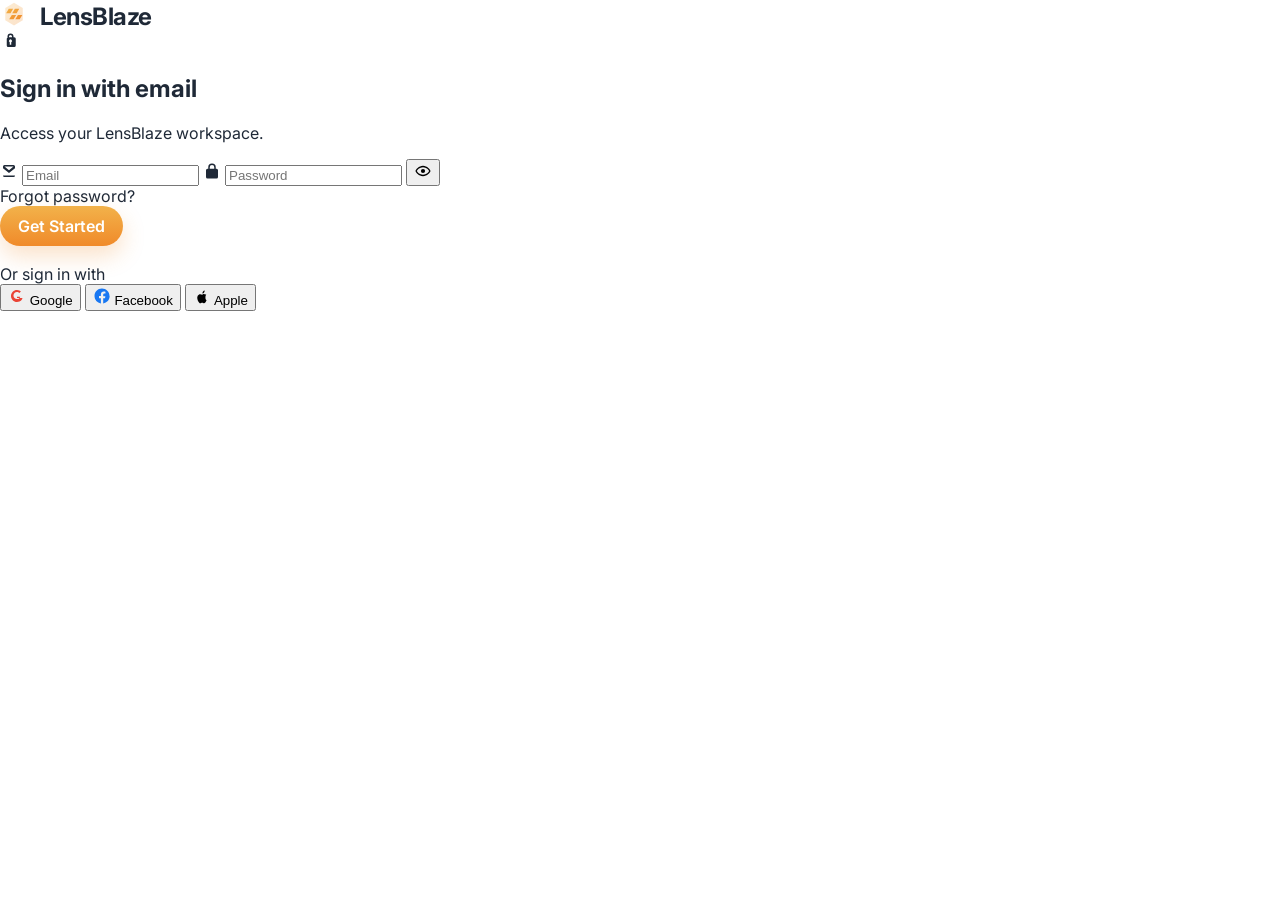
==== login.html @ 777c88f7 "feat: add bio link page feature and improve value proposition - Introduce new "Bio link page" sectio" ====
<!doctype html>
<html lang="en">
  <head>
    <meta charset="utf-8" />
    <meta name="viewport" content="width=device-width, initial-scale=1" />
    <title>LensBlaze - Log in</title>
    <link rel="preconnect" href="https://fonts.googleapis.com" />
    <link rel="preconnect" href="https://fonts.gstatic.com" crossorigin />
    <link
      href="https://fonts.googleapis.com/css2?family=Inter:wght@400;500;600;700&display=swap"
      rel="stylesheet"
    />
    <link rel="stylesheet" href="./styles.css" />
  </head>
  <body class="auth-body">
    <main class="auth-shell" role="main">
      <a class="brand auth-brand" href="./index.html" aria-label="LensBlaze home">
        <span class="brand__mark" aria-hidden="true">
          <svg viewBox="0 0 64 64" width="28" height="28">
            <defs>
              <linearGradient id="g2" x1="0" x2="1" y1="0" y2="1">
                <stop offset="0" stop-color="#f2b24a" />
                <stop offset="1" stop-color="#f08a2a" />
              </linearGradient>
            </defs>
            <path fill="url(#g2)" d="M32 6 52 18v28L32 58 12 46V18z" opacity="0.25" />
            <path
              fill="url(#g2)"
              d="M20 20h10l-6 10h-10zm14 0h10l-6 10h-10zm-7 14h10l-6 10H21zm14 0h10l-6 10H35z"
            />
          </svg>
        </span>
        <span class="brand__name">LensBlaze</span>
      </a>

      <section class="auth-card" aria-label="Login">
        <div class="auth-card__icon" aria-hidden="true">
          <svg viewBox="0 0 24 24" width="18" height="18">
            <path
              fill="currentColor"
              d="M10 7V6a4 4 0 0 1 8 0v1h1a2 2 0 0 1 2 2v9a2 2 0 0 1-2 2H11a2 2 0 0 1-2-2V9a2 2 0 0 1 2-2h-1zm2 0h4V6a2 2 0 0 0-4 0v1zm1 6.7V17h2v-3.3a2 2 0 1 0-2 0z"
            />
          </svg>
        </div>

        <h1 class="auth-card__title">Sign in with email</h1>
        <p class="auth-card__subtitle">Access your LensBlaze workspace.</p>

        <form class="auth-form" id="form-login-page">
          <label class="auth-field">
            <span class="sr-only">Email</span>
            <span class="auth-field__icon" aria-hidden="true">
              <svg viewBox="0 0 24 24" width="18" height="18">
                <path
                  fill="currentColor"
                  d="M4 6a2 2 0 0 1 2-2h12a2 2 0 0 1 2 2v12a2 2 0 0 1-2 2H6a2 2 0 0 1-2-2V6zm2 0 6 5 6-5H6zm14 2.2-8 6.6L4 8.2V18h16V8.2z"
                />
              </svg>
            </span>
            <input class="auth-field__input" name="email" type="email" placeholder="Email" autocomplete="email" required />
          </label>

          <label class="auth-field">
            <span class="sr-only">Password</span>
            <span class="auth-field__icon" aria-hidden="true">
              <svg viewBox="0 0 24 24" width="18" height="18">
                <path
                  fill="currentColor"
                  d="M12 2a5 5 0 0 1 5 5v2h1a2 2 0 0 1 2 2v9a2 2 0 0 1-2 2H6a2 2 0 0 1-2-2v-9a2 2 0 0 1 2-2h1V7a5 5 0 0 1 5-5zm3 7V7a3 3 0 0 0-6 0v2h6z"
                />
              </svg>
            </span>
            <input
              class="auth-field__input"
              id="login-password"
              name="password"
              type="password"
              placeholder="Password"
              autocomplete="current-password"
              required
            />
            <button class="auth-field__toggle" type="button" data-toggle-password="#login-password" aria-label="Show password">
              <svg viewBox="0 0 24 24" width="18" height="18" aria-hidden="true">
                <path
                  fill="currentColor"
                  d="M12 5c5.5 0 10 5.3 10 7s-4.5 7-10 7S2 13.7 2 12s4.5-7 10-7zm0 2c-4.5 0-8.2 4.1-8.2 5s3.7 5 8.2 5 8.2-4.1 8.2-5-3.7-5-8.2-5zm0 2.2a2.8 2.8 0 1 1 0 5.6 2.8 2.8 0 0 1 0-5.6z"
                />
              </svg>
            </button>
          </label>

          <div class="auth-row">
            <a class="auth-link" href="mailto:support@lensblaze.com">Forgot password?</a>
          </div>

          <button class="btn btn--primary auth-submit" type="submit">Get Started</button>
          <div class="form__status" aria-live="polite"></div>

          <div class="auth-divider" aria-hidden="true">
            <span class="auth-divider__line"></span>
            <span class="auth-divider__text">Or sign in with</span>
            <span class="auth-divider__line"></span>
          </div>

          <div class="auth-social" role="group" aria-label="Sign in options">
            <button class="auth-social__btn" type="button" data-provider="Google" aria-label="Continue with Google">
              <svg viewBox="0 0 24 24" width="18" height="18" aria-hidden="true">
                <path
                  fill="#EA4335"
                  d="M12 11.5v3.1h7.3c-.3 1.8-2.1 5.3-7.3 5.3-4.4 0-8-3.6-8-8s3.6-8 8-8c2.5 0 4.2 1.1 5.2 2l-2.1 2.1c-.6-.6-1.7-1.3-3.1-1.3-2.6 0-4.7 2.1-4.7 4.7s2.1 4.7 4.7 4.7c3 0 4.1-2.1 4.3-3.2H12z"
                />
                <path fill="#34A853" d="M3.6 7.7l2.6 1.9C6.9 8.2 8.3 7 10 7c1.4 0 2.5.7 3.1 1.3l2.1-2.1C14.2 5.2 12.5 4 10 4 7 4 4.5 5.6 3.6 7.7z" opacity=".001" />
              </svg>
              <span>Google</span>
            </button>
            <button class="auth-social__btn" type="button" data-provider="Facebook" aria-label="Continue with Facebook">
              <svg viewBox="0 0 24 24" width="18" height="18" aria-hidden="true">
                <path
                  fill="#1877F2"
                  d="M22 12.1C22 6.5 17.5 2 11.9 2S2 6.5 2 12.1c0 5 3.7 9.1 8.5 9.8v-6.9H8v-2.9h2.5V9.9c0-2.5 1.5-3.9 3.8-3.9 1.1 0 2.3.2 2.3.2v2.5h-1.3c-1.3 0-1.7.8-1.7 1.6v1.9h2.9l-.5 2.9h-2.4V22c4.9-.7 8.6-4.8 8.6-9.9z"
                />
              </svg>
              <span>Facebook</span>
            </button>
            <button class="auth-social__btn" type="button" data-provider="Apple" aria-label="Continue with Apple">
              <svg viewBox="0 0 24 24" width="18" height="18" aria-hidden="true">
                <path
                  fill="currentColor"
                  d="M16.6 13.2c0-1.8 1-2.7 1.1-2.8-1.1-.8-2.2-.9-2.7-.9-1.1-.1-2.2.7-2.8.7-.6 0-1.6-.7-2.6-.7-1.3 0-2.6.8-3.3 2-1.4 2.4-.3 6 1 8 .6 1 1.4 2.1 2.4 2.1 1 0 1.3-.6 2.5-.6 1.2 0 1.5.6 2.6.6 1.1 0 1.7-1 2.3-2 .7-1.1 1-2.2 1-2.2-.1 0-1.5-.6-1.5-2.4zM14.8 7.3c.5-.7.9-1.7.8-2.7-.8.1-1.7.6-2.2 1.3-.5.6-.9 1.6-.8 2.6.9.1 1.7-.4 2.2-1.2z"
                />
              </svg>
              <span>Apple</span>
            </button>
          </div>
        </form>
      </section>
    </main>

    <script src="./script.js"></script>
  </body>
</html>
---- styles.css ----
:root {
  --bg: #ffffff;
  --page-bg: #f6f6f6;
  --text: #1f2937;
  --muted: #6b7280;
  --line: rgba(17, 24, 39, 0.08);
  --card: #ffffff;
  --shadow: 0 16px 40px rgba(17, 24, 39, 0.12);
  --shadow-soft: 0 10px 30px rgba(17, 24, 39, 0.1);
  --accent: #f2b24a;
  --accent-2: #f08a2a;
  --pill-bg: #fdebd2;
}

*,
*::before,
*::after {
  box-sizing: border-box;
}

html,
body {
  height: 100%;
}

body {
  margin: 0;
  font-family: Inter, system-ui, -apple-system, Segoe UI, Roboto, Arial, sans-serif;
  color: var(--text);
  background: var(--bg);
}

a {
  color: inherit;
  text-decoration: none;
}

.sr-only {
  position: absolute;
  width: 1px;
  height: 1px;
  padding: 0;
  margin: -1px;
  overflow: hidden;
  clip: rect(0, 0, 0, 0);
  border: 0;
}

.topbar {
  position: sticky;
  top: 0;
  z-index: 50;
  background: var(--bg);
  border-bottom: 1px solid var(--line);
}

.topbar__inner {
  height: 72px;
  display: flex;
  align-items: center;
  justify-content: space-between;
  gap: 20px;
  padding: 0 28px;
}

.brand {
  display: flex;
  align-items: center;
  gap: 12px;
}

.brand__name {
  font-size: 24px;
  font-weight: 700;
  letter-spacing: -0.02em;
}

.nav {
  display: flex;
  align-items: center;
  gap: 20px;
  flex: 1;
  justify-content: center;
}

.nav__plain {
  font-weight: 500;
  color: #374151;
}

.nav__dropdown {
  position: relative;
}

.nav__trigger {
  border: 0;
  background: transparent;
  font: inherit;
  font-weight: 500;
  color: #374151;
  cursor: pointer;
  padding: 10px 6px;
  border-radius: 10px;
}

.nav__trigger.is-active {
  color: #111827;
}

.nav__chev {
  font-size: 12px;
  color: #9ca3af;
  margin-left: 2px;
}

.nav__menu {
  display: none;
  position: absolute;
  top: calc(100% + 8px);
  left: 0;
  min-width: 200px;
  background: var(--bg);
  border: 1px solid var(--line);
  border-radius: 14px;
  padding: 10px;
  box-shadow: var(--shadow-soft);
}

.nav__dropdown.is-open .nav__menu {
  display: block;
}

.nav__link {
  display: block;
  padding: 10px 10px;
  border-radius: 10px;
  font-weight: 500;
  color: #374151;
}

.nav__link:hover {
  background: rgba(242, 178, 74, 0.14);
}

.topbar__actions {
  display: flex;
  align-items: center;
  gap: 16px;
}

.topbar__login {
  color: #374151;
  font-weight: 500;
}

.btn {
  display: inline-flex;
  align-items: center;
  justify-content: center;
  gap: 10px;
  border: 0;
  cursor: pointer;
  font: inherit;
  font-weight: 600;
  border-radius: 999px;
  padding: 12px 18px;
  line-height: 1;
  white-space: nowrap;
}

.btn--primary {
  color: #fff;
  background: linear-gradient(180deg, var(--accent), var(--accent-2));
  box-shadow: 0 10px 22px rgba(240, 138, 42, 0.25);
}

.btn--secondary {
  color: #111827;
  background: #fff;
  border: 1px solid var(--line);
  box-shadow: 0 10px 22px rgba(17, 24, 39, 0.06);
}

.btn--search {
  width: 160px;
  padding: 14px 18px;
  color: #fff;
  background: linear-gradient(180deg, var(--accent), var(--accent-2));
}

.btn--ghost {
  margin-top: 18px;
  color: #111827;
  background: linear-gradient(180deg, var(--accent), var(--accent-2));
  padding: 14px 22px;
  box-shadow: 0 10px 22px rgba(240, 138, 42, 0.22);
}

.page {
  background: var(--page-bg);
  min-height: calc(100vh - 72px);
  display: block;
  padding: 48px 28px 96px;
  position: relative;
}

.sidebar {
  display: grid;
  grid-template-columns: 44px 1fr;
  gap: 20px;
  align-items: start;
}

.social {
  position: sticky;
  top: 108px;
  display: grid;
  gap: 14px;
}

.social__btn {
  width: 44px;
  height: 44px;
  display: grid;
  place-items: center;
  border: 1px solid var(--line);
  background: #fff;
  border-radius: 10px;
  color: #3b82f6;
}

.social__btn:nth-child(2) {
  color: #0ea5e9;
}

.social__btn:nth-child(3) {
  color: #0f172a;
}

.social__btn:nth-child(4) {
  color: #22c55e;
}

.filters {
  background: transparent;
}

.filters__group {
  background: transparent;
  margin-bottom: 26px;
}

.filters__title {
  display: flex;
  align-items: center;
  gap: 10px;
  font-weight: 700;
  color: #111827;
  margin-bottom: 10px;
}

.filters__icon {
  width: 18px;
  height: 18px;
  display: inline-flex;
  align-items: center;
  justify-content: center;
  color: #a16207;
}

.filters__item {
  padding: 10px 10px;
  border-radius: 12px;
  color: #374151;
  font-weight: 500;
}

.filters__item.is-active {
  color: #d97706;
}

.content {
  max-width: 1120px;
  margin: 0 auto;
  width: 100%;
  display: flex;
  flex-direction: column;
  gap: 28px;
}

.hero {
  background: #fff;
  border: 1px solid var(--line);
  border-radius: 28px;
  box-shadow: var(--shadow-soft);
  overflow: hidden;
}

.hero__inner {
  display: grid;
  grid-template-columns: 1.1fr 0.9fr;
  gap: 28px;
  padding: 34px;
  align-items: center;
}

.hero__eyebrow {
  font-weight: 700;
  color: #b45309;
  letter-spacing: 0.02em;
  text-transform: uppercase;
  font-size: 12px;
}

.hero__title {
  margin: 12px 0 10px;
  font-size: 42px;
  line-height: 1.05;
  letter-spacing: -0.04em;
}

.hero__lead {
  margin: 0;
  font-size: 16px;
  line-height: 1.6;
  color: var(--muted);
  max-width: 52ch;
}

.hero__lead--secondary {
  margin-top: 10px;
}

.hero__actions {
  display: flex;
  gap: 12px;
  flex-wrap: wrap;
  margin-top: 18px;
}

.hero__fineprint {
  margin-top: 12px;
  color: #6b7280;
  font-size: 13px;
}

.hero__visual {
  display: grid;
  gap: 14px;
}

.hero__mock {
  background: linear-gradient(180deg, rgba(242, 178, 74, 0.18), rgba(240, 138, 42, 0.08));
  border: 1px solid rgba(17, 24, 39, 0.08);
  border-radius: 22px;
  overflow: hidden;
  box-shadow: 0 18px 44px rgba(17, 24, 39, 0.1);
}

.hero__mock-top {
  display: flex;
  gap: 8px;
  padding: 12px 14px;
  background: rgba(255, 255, 255, 0.85);
  border-bottom: 1px solid rgba(17, 24, 39, 0.08);
}

.hero__dot {
  width: 10px;
  height: 10px;
  border-radius: 999px;
  background: rgba(17, 24, 39, 0.14);
}

.hero__mock-body {
  display: grid;
  grid-template-columns: repeat(2, 1fr);
  gap: 10px;
  padding: 14px;
}

.hero__thumb {
  border-radius: 16px;
  background-size: cover;
  background-position: center;
  height: 120px;
  box-shadow: 0 14px 30px rgba(17, 24, 39, 0.14);
}

.hero__thumb--one {
  background-image: url("https://images.unsplash.com/photo-1520975979653-cf4a7128a9d5?auto=format&fit=crop&w=900&q=80");
}

.hero__thumb--two {
  background-image: url("https://images.unsplash.com/photo-1520975682031-a9819d1258f4?auto=format&fit=crop&w=900&q=80");
}

.hero__thumb--three {
  background-image: url("https://images.unsplash.com/photo-1519741497674-611481863552?auto=format&fit=crop&w=900&q=80");
}

.hero__thumb--four {
  background-image: url("https://images.unsplash.com/photo-1529626455594-4ff0802cfb7e?auto=format&fit=crop&w=900&q=80");
}

.hero__stats {
  display: grid;
  grid-template-columns: repeat(3, minmax(0, 1fr));
  gap: 12px;
}

.stat {
  background: #fff;
  border: 1px solid var(--line);
  border-radius: 18px;
  padding: 14px 14px;
  box-shadow: 0 12px 28px rgba(17, 24, 39, 0.06);
}

.stat__value {
  font-weight: 800;
  letter-spacing: -0.02em;
  color: #111827;
}

.stat__label {
  color: #6b7280;
  font-size: 12px;
  margin-top: 4px;
}

.section {
  padding: 4px 0;
}

.section__header {
  text-align: center;
  margin-bottom: 18px;
}

.section__title {
  margin: 0;
  font-size: 28px;
  letter-spacing: -0.03em;
}

.section__subtitle {
  margin: 10px auto 0;
  max-width: 68ch;
  color: var(--muted);
  line-height: 1.7;
}

.bio {
  background: #fff;
  border: 1px solid var(--line);
  border-radius: 28px;
  box-shadow: var(--shadow-soft);
  padding: 30px;
}

.bio__grid {
  display: grid;
  grid-template-columns: 1.1fr 0.9fr;
  gap: 18px;
  align-items: start;
}

.bio__title {
  margin: 0;
  font-size: 24px;
  letter-spacing: -0.03em;
}

.bio__text {
  margin: 10px 0 0;
  color: var(--muted);
  line-height: 1.7;
}

.bio__actions {
  display: flex;
  gap: 12px;
  flex-wrap: wrap;
  margin-top: 16px;
}

.bio__card {
  background: rgba(255, 255, 255, 0.85);
  border: 1px solid var(--line);
  border-radius: 22px;
  padding: 18px;
  box-shadow: 0 16px 38px rgba(17, 24, 39, 0.06);
}

.bio__card-title {
  font-weight: 900;
  letter-spacing: -0.02em;
  margin-bottom: 10px;
}

.bio__note {
  margin-top: 12px;
  color: var(--muted);
  line-height: 1.6;
  font-size: 13px;
}

.bullets {
  margin: 0;
  padding: 0 0 0 18px;
  color: #374151;
  line-height: 1.8;
  font-weight: 500;
  font-size: 14px;
}

.bullets--compact {
  margin-top: 6px;
}

.bullets--compact li {
  margin: 2px 0;
}

.bullets--center {
  max-width: 72ch;
  margin: 0 auto;
}

.value-grid {
  display: grid;
  grid-template-columns: repeat(3, minmax(0, 1fr));
  gap: 16px;
  margin-top: 18px;
}

.value {
  background: #fff;
  border: 1px solid var(--line);
  border-radius: 22px;
  padding: 18px;
  box-shadow: 0 16px 38px rgba(17, 24, 39, 0.06);
  display: grid;
  gap: 8px;
}

.value__title {
  font-weight: 900;
  letter-spacing: -0.02em;
  font-size: 15px;
}

.value__text {
  color: var(--muted);
  line-height: 1.6;
  font-size: 14px;
}

.feature-grid {
  display: grid;
  grid-template-columns: repeat(4, minmax(0, 1fr));
  gap: 16px;
}

.feature {
  background: #fff;
  border: 1px solid var(--line);
  border-radius: 22px;
  padding: 18px 18px 16px;
  box-shadow: 0 16px 38px rgba(17, 24, 39, 0.08);
  display: flex;
  flex-direction: column;
  gap: 10px;
}

.feature__icon {
  width: 38px;
  height: 38px;
  border-radius: 14px;
  display: grid;
  place-items: center;
  color: #b45309;
  background: rgba(242, 178, 74, 0.18);
  border: 1px solid rgba(240, 138, 42, 0.18);
}

.feature__title {
  margin: 2px 0 0;
  font-size: 16px;
  letter-spacing: -0.02em;
}

.feature__text {
  margin: 0;
  color: var(--muted);
  line-height: 1.6;
  font-size: 14px;
}

.chips {
  display: flex;
  flex-wrap: wrap;
  gap: 8px;
  margin-top: auto;
}

.chip {
  font-size: 12px;
  font-weight: 600;
  padding: 8px 12px;
  border-radius: 999px;
  background: rgba(243, 244, 246, 1);
  color: #6b7280;
}

.section--contrast {
  background: rgba(255, 255, 255, 0.65);
  border: 1px solid var(--line);
  border-radius: 28px;
  padding: 28px;
  box-shadow: 0 18px 44px rgba(17, 24, 39, 0.08);
}

.quotes {
  display: grid;
  grid-template-columns: repeat(3, minmax(0, 1fr));
  gap: 16px;
  margin-top: 18px;
}

.quote {
  margin: 0;
  background: #fff;
  border: 1px solid var(--line);
  border-radius: 22px;
  padding: 18px 18px 16px;
  box-shadow: 0 16px 38px rgba(17, 24, 39, 0.06);
}

.quote__text {
  margin: 0;
  color: #111827;
  line-height: 1.7;
  font-weight: 500;
}

.quote__by {
  margin-top: 12px;
  color: #6b7280;
  font-size: 13px;
  font-weight: 600;
}

.cta {
  background: linear-gradient(180deg, rgba(242, 178, 74, 0.22), rgba(240, 138, 42, 0.12));
  border: 1px solid rgba(17, 24, 39, 0.08);
  border-radius: 28px;
  box-shadow: 0 18px 44px rgba(17, 24, 39, 0.08);
  padding: 30px;
}

.cta__inner {
  display: grid;
  gap: 12px;
  justify-items: center;
  text-align: center;
}

.cta__title {
  margin: 0;
  font-size: 26px;
  letter-spacing: -0.03em;
}

.cta__text {
  margin: 0;
  color: var(--muted);
  line-height: 1.7;
}

.cta__actions {
  display: flex;
  gap: 12px;
  flex-wrap: wrap;
  justify-content: center;
  margin-top: 4px;
}

html {
  scroll-behavior: smooth;
}

.anchor {
  scroll-margin-top: 92px;
}

.solution-grid {
  display: grid;
  grid-template-columns: repeat(3, minmax(0, 1fr));
  gap: 16px;
}

.solution {
  background: #fff;
  border: 1px solid var(--line);
  border-radius: 22px;
  padding: 18px;
  box-shadow: 0 16px 38px rgba(17, 24, 39, 0.08);
  display: grid;
  gap: 10px;
  align-content: start;
}

.solution__title {
  margin: 0;
  font-size: 16px;
  letter-spacing: -0.02em;
}

.solution__text {
  margin: 0;
  color: var(--muted);
  line-height: 1.6;
  font-size: 14px;
}

.integration-grid {
  display: grid;
  grid-template-columns: repeat(6, minmax(0, 1fr));
  gap: 10px;
  margin-top: 18px;
}

.modal .integration-grid {
  grid-template-columns: repeat(3, minmax(0, 1fr));
  margin-top: 10px;
}

.integration {
  background: rgba(255, 255, 255, 0.9);
  border: 1px solid var(--line);
  border-radius: 16px;
  padding: 14px 12px;
  text-align: center;
  font-weight: 700;
  color: #111827;
  letter-spacing: -0.01em;
}

.integration-cta {
  display: flex;
  justify-content: center;
  margin-top: 16px;
}

.pricing {
  display: grid;
  grid-template-columns: repeat(3, minmax(0, 1fr));
  gap: 16px;
  margin-top: 18px;
}

.plan {
  background: #fff;
  border: 1px solid var(--line);
  border-radius: 24px;
  padding: 18px;
  box-shadow: 0 18px 44px rgba(17, 24, 39, 0.08);
  position: relative;
  display: flex;
  flex-direction: column;
}

.plan__badge {
  position: absolute;
  top: 14px;
  right: 14px;
  background: rgba(242, 178, 74, 0.2);
  border: 1px solid rgba(240, 138, 42, 0.18);
  color: #b45309;
  font-weight: 800;
  font-size: 12px;
  padding: 8px 12px;
  border-radius: 999px;
}

.plan__top {
  display: grid;
  gap: 6px;
  margin-bottom: 10px;
}

.plan__name {
  font-weight: 800;
  font-size: 14px;
  color: #111827;
}

.plan__price {
  font-weight: 900;
  font-size: 34px;
  letter-spacing: -0.04em;
}

.plan__unit {
  font-weight: 800;
  font-size: 13px;
  color: var(--muted);
  margin-left: 4px;
}

.plan__list {
  margin: 0;
  padding: 0 0 0 18px;
  color: #374151;
  line-height: 1.8;
  font-weight: 500;
  font-size: 14px;
}

.plan__btn {
  margin-top: 16px;
  align-self: stretch;
}

.plan--featured {
  border-color: rgba(240, 138, 42, 0.25);
  box-shadow: 0 22px 60px rgba(240, 138, 42, 0.18);
}

.modal[hidden] {
  display: none;
}

.modal {
  position: fixed;
  inset: 0;
  z-index: 80;
  display: grid;
  place-items: center;
}

.modal__overlay {
  position: absolute;
  inset: 0;
  background: rgba(17, 24, 39, 0.55);
  backdrop-filter: blur(4px);
}

.modal__panel {
  position: relative;
  width: min(520px, calc(100% - 28px));
  background: #fff;
  border: 1px solid var(--line);
  border-radius: 22px;
  box-shadow: 0 28px 80px rgba(17, 24, 39, 0.28);
  padding: 16px;
}

.modal__head {
  display: flex;
  align-items: center;
  justify-content: space-between;
  gap: 12px;
  padding: 6px 6px 12px;
}

.modal__title {
  font-weight: 900;
  letter-spacing: -0.02em;
  font-size: 16px;
}

.modal__close {
  width: 40px;
  height: 40px;
  border-radius: 12px;
  border: 1px solid var(--line);
  background: #fff;
  cursor: pointer;
  font-size: 20px;
  line-height: 1;
  color: #111827;
}

.form {
  display: grid;
  gap: 12px;
  padding: 0 6px 6px;
}

.field {
  display: grid;
  gap: 8px;
}

.field__label {
  font-weight: 700;
  font-size: 13px;
  color: #111827;
}

.field__input {
  width: 100%;
  border: 1px solid rgba(17, 24, 39, 0.14);
  border-radius: 14px;
  padding: 12px 12px;
  font: inherit;
  outline: none;
  background: #fff;
}

.field__input:focus {
  border-color: rgba(240, 138, 42, 0.55);
  box-shadow: 0 0 0 4px rgba(242, 178, 74, 0.22);
}

.field__textarea {
  resize: vertical;
}

.form__submit {
  width: 100%;
  justify-content: center;
}

.form__status {
  min-height: 18px;
  font-size: 13px;
  color: #065f46;
  font-weight: 600;
}

.search {
  display: flex;
  justify-content: center;
  padding: 6px 0 24px;
}

.search__box {
  width: min(620px, 100%);
  display: grid;
  grid-template-columns: 1fr auto;
  border-radius: 999px;
  background: #fff;
  border: 1px solid var(--line);
  overflow: hidden;
  box-shadow: 0 16px 36px rgba(17, 24, 39, 0.06);
}

.search__box input {
  border: 0;
  padding: 16px 18px;
  font-size: 14px;
  outline: none;
  color: #111827;
}

.search__box input::placeholder {
  color: #9ca3af;
}

.grid {
  display: grid;
  grid-template-columns: repeat(3, minmax(0, 1fr));
  gap: 24px;
  align-items: stretch;
  margin-top: 6px;
}

.card {
  border-radius: 24px;
  background: var(--card);
  box-shadow: var(--shadow);
  overflow: hidden;
  display: grid;
  grid-template-rows: 190px 1fr;
}

.card__image {
  background-size: cover;
  background-position: center;
  filter: saturate(1.05);
}

.card__image--one {
  background-image: url("https://images.unsplash.com/photo-1515879218367-8466d910aaa4?auto=format&fit=crop&w=1200&q=80");
}

.card__image--two {
  background-image: url("https://images.unsplash.com/photo-1521737852567-6949f3f9f2b5?auto=format&fit=crop&w=1200&q=80");
}

.card__image--three {
  background-image: url("https://images.unsplash.com/photo-1520607162513-77705c0f0d4a?auto=format&fit=crop&w=1200&q=80");
}

.card__body {
  padding: 18px 22px 22px;
  display: flex;
  flex-direction: column;
}

.pill {
  align-self: flex-start;
  font-weight: 600;
  font-size: 12px;
  padding: 8px 14px;
  color: #b45309;
  background: var(--pill-bg);
  border-radius: 999px;
}

.card__title {
  font-size: 18px;
  line-height: 1.3;
  margin: 16px 0 12px;
  letter-spacing: -0.02em;
}

.tags {
  display: flex;
  flex-wrap: wrap;
  gap: 8px;
  margin-top: auto;
  padding-top: 4px;
}

.tag {
  font-size: 12px;
  font-weight: 500;
  padding: 7px 12px;
  border-radius: 999px;
  background: #f3f4f6;
  color: #6b7280;
}

.chat {
  position: fixed;
  right: 28px;
  bottom: 28px;
  width: 58px;
  height: 58px;
  border-radius: 999px;
  border: 0;
  cursor: pointer;
  background: linear-gradient(180deg, var(--accent), var(--accent-2));
  box-shadow: 0 16px 34px rgba(240, 138, 42, 0.35);
}

.chat__bubble {
  width: 40px;
  height: 40px;
  background: #fff;
  border-radius: 999px;
  display: grid;
  place-items: center;
  margin: 0 auto;
  color: #f59e0b;
}

@media (max-width: 1100px) {
  .feature-grid {
    grid-template-columns: repeat(2, minmax(0, 1fr));
  }
  .bio__grid {
    grid-template-columns: 1fr;
  }
  .solution-grid {
    grid-template-columns: repeat(2, minmax(0, 1fr));
  }
  .integration-grid {
    grid-template-columns: repeat(3, minmax(0, 1fr));
  }
  .quotes {
    grid-template-columns: 1fr;
  }
  .value-grid {
    grid-template-columns: 1fr;
  }
  .pricing {
    grid-template-columns: repeat(2, minmax(0, 1fr));
  }
  .grid {
    grid-template-columns: repeat(2, minmax(0, 1fr));
  }
}

@media (max-width: 920px) {
  .nav {
    display: none;
  }
  .page {
    padding: 28px 20px 90px;
  }
  .solution-grid {
    grid-template-columns: 1fr;
  }
  .integration-grid {
    grid-template-columns: repeat(2, minmax(0, 1fr));
  }
  .pricing {
    grid-template-columns: 1fr;
  }
  .sidebar {
    grid-template-columns: 1fr;
  }
  .social {
    position: static;
    grid-auto-flow: column;
    grid-template-columns: repeat(4, 44px);
    justify-content: start;
  }
}

@media (max-width: 720px) {
  .hero__inner {
    grid-template-columns: 1fr;
    padding: 22px;
  }
  .hero__title {
    font-size: 34px;
  }
  .integration {
    padding: 12px 10px;
  }
  .grid {
    grid-template-columns: 1fr;
  }
  .topbar__inner {
    padding: 0 16px;
  }
  .page {
    padding: 24px 16px 64px;
  }
  .btn--search {
    width: 130px;
  }
}
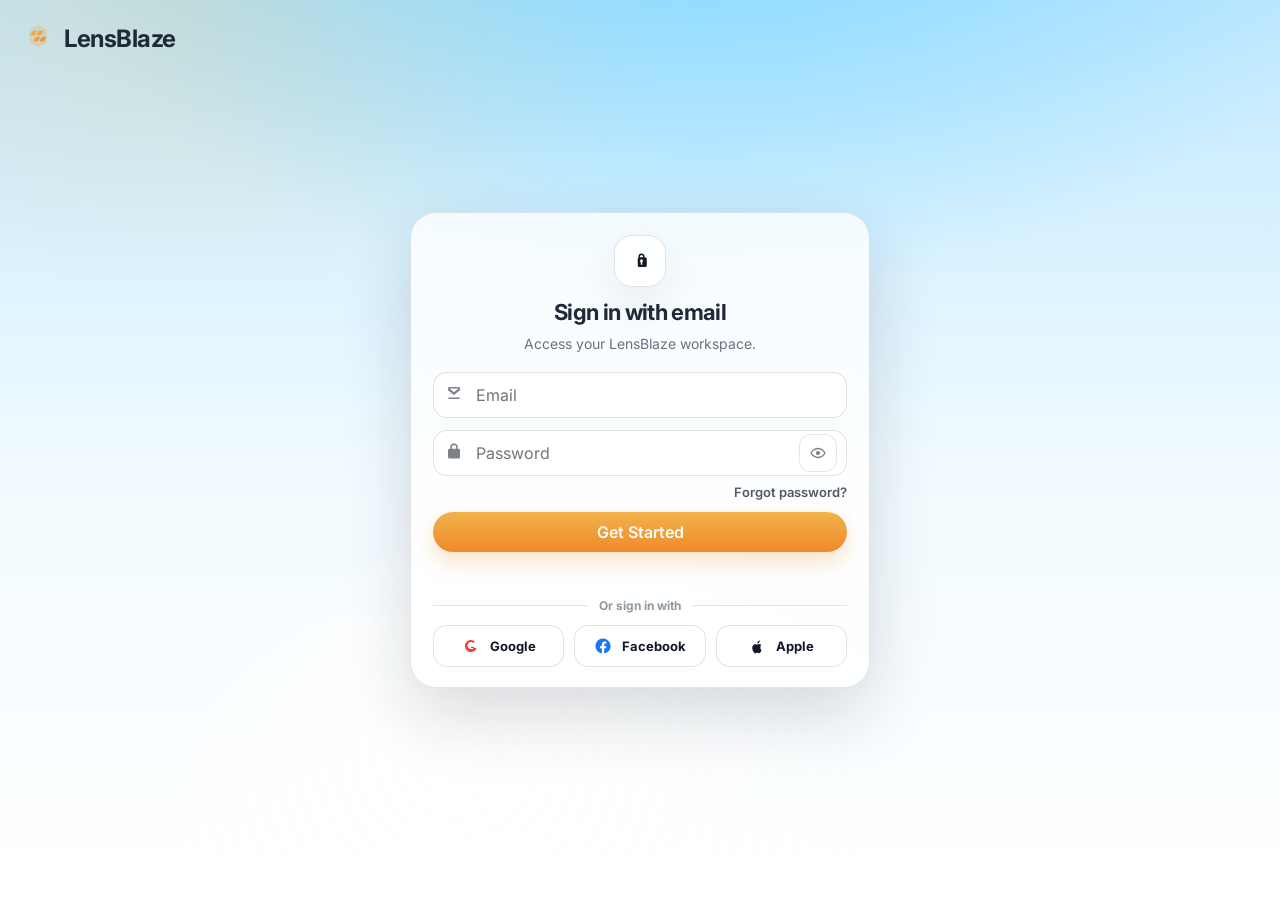
==== commit cc68dca4: "fix: limit grid template preview height and improve CSS variables Add a max-height to the grid templ" ====
--- a/login.html
+++ b/login.html
@@ -10,7 +10,7 @@
       href="https://fonts.googleapis.com/css2?family=Inter:wght@400;500;600;700&display=swap"
       rel="stylesheet"
     />
-    <link rel="stylesheet" href="./styles.css" />
+    <link rel="stylesheet" href="./styles.css?v=20260401-2" />
   </head>
   <body class="auth-body">
     <main class="auth-shell" role="main">
--- a/styles.css
+++ b/styles.css
@@ -151,6 +151,208 @@
 .topbar__login {
   color: #374151;
   font-weight: 500;
+}
+
+.auth-body {
+  background: radial-gradient(1200px 700px at 55% -10%, rgba(90, 205, 255, 0.55), rgba(255, 255, 255, 0) 55%),
+    radial-gradient(900px 550px at 15% 0%, rgba(242, 178, 74, 0.22), rgba(255, 255, 255, 0) 55%),
+    linear-gradient(180deg, #bfe8ff 0%, #f2fbff 52%, #ffffff 100%);
+}
+
+.auth-shell {
+  min-height: 100vh;
+  padding: 42px 20px;
+  display: grid;
+  place-items: center;
+  position: relative;
+  overflow: hidden;
+}
+
+.auth-shell::before,
+.auth-shell::after {
+  content: "";
+  position: absolute;
+  width: 920px;
+  height: 420px;
+  left: 50%;
+  transform: translateX(-50%);
+  border-radius: 999px;
+  background: radial-gradient(circle at 30% 35%, rgba(255, 255, 255, 0.92), rgba(255, 255, 255, 0) 60%);
+  filter: blur(2px);
+  opacity: 0.9;
+}
+
+.auth-shell::before {
+  bottom: -130px;
+}
+
+.auth-shell::after {
+  bottom: 30px;
+  width: 720px;
+  height: 320px;
+  opacity: 0.6;
+}
+
+.auth-brand {
+  position: absolute;
+  top: 22px;
+  left: 24px;
+  z-index: 2;
+}
+
+.auth-card {
+  width: min(460px, calc(100% - 28px));
+  background: rgba(255, 255, 255, 0.78);
+  border: 1px solid rgba(17, 24, 39, 0.12);
+  border-radius: 26px;
+  box-shadow: 0 26px 70px rgba(17, 24, 39, 0.16);
+  padding: 22px 22px 20px;
+  position: relative;
+  z-index: 2;
+  backdrop-filter: blur(10px);
+}
+
+.auth-card__icon {
+  width: 52px;
+  height: 52px;
+  border-radius: 18px;
+  display: grid;
+  place-items: center;
+  margin: 0 auto 12px;
+  color: #111827;
+  background: rgba(255, 255, 255, 0.9);
+  border: 1px solid rgba(17, 24, 39, 0.12);
+  box-shadow: 0 18px 44px rgba(17, 24, 39, 0.08);
+}
+
+.auth-card__title {
+  margin: 0;
+  text-align: center;
+  font-size: 22px;
+  letter-spacing: -0.03em;
+}
+
+.auth-card__subtitle {
+  margin: 8px 0 0;
+  text-align: center;
+  color: var(--muted);
+  line-height: 1.6;
+  font-size: 14px;
+}
+
+.auth-form {
+  display: grid;
+  gap: 12px;
+  margin-top: 16px;
+}
+
+.auth-field {
+  position: relative;
+  display: grid;
+}
+
+.auth-field__icon {
+  position: absolute;
+  left: 12px;
+  top: 50%;
+  transform: translateY(-50%);
+  color: rgba(17, 24, 39, 0.55);
+}
+
+.auth-field__input {
+  width: 100%;
+  border: 1px solid rgba(17, 24, 39, 0.12);
+  background: rgba(255, 255, 255, 0.9);
+  border-radius: 14px;
+  padding: 12px 44px 12px 42px;
+  font: inherit;
+  outline: none;
+}
+
+.auth-field__input:focus {
+  border-color: rgba(240, 138, 42, 0.55);
+  box-shadow: 0 0 0 4px rgba(242, 178, 74, 0.22);
+}
+
+.auth-field__toggle {
+  position: absolute;
+  right: 10px;
+  top: 50%;
+  transform: translateY(-50%);
+  width: 38px;
+  height: 38px;
+  border-radius: 12px;
+  border: 1px solid rgba(17, 24, 39, 0.1);
+  background: rgba(255, 255, 255, 0.7);
+  cursor: pointer;
+  display: grid;
+  place-items: center;
+  color: rgba(17, 24, 39, 0.55);
+}
+
+.auth-row {
+  display: flex;
+  justify-content: flex-end;
+  margin-top: -4px;
+}
+
+.auth-link {
+  font-size: 13px;
+  font-weight: 600;
+  color: rgba(17, 24, 39, 0.72);
+}
+
+.auth-link:hover {
+  text-decoration: underline;
+}
+
+.auth-submit {
+  width: 100%;
+  justify-content: center;
+  padding: 14px 18px;
+}
+
+.auth-divider {
+  display: grid;
+  grid-template-columns: 1fr auto 1fr;
+  align-items: center;
+  gap: 12px;
+  margin-top: 4px;
+  color: rgba(17, 24, 39, 0.45);
+  font-size: 12px;
+  font-weight: 700;
+}
+
+.auth-divider__line {
+  height: 1px;
+  background: rgba(17, 24, 39, 0.12);
+}
+
+.auth-social {
+  display: grid;
+  grid-template-columns: repeat(3, minmax(0, 1fr));
+  gap: 10px;
+}
+
+.auth-social__btn {
+  display: inline-flex;
+  align-items: center;
+  justify-content: center;
+  gap: 10px;
+  width: 100%;
+  border-radius: 14px;
+  padding: 11px 12px;
+  border: 1px solid rgba(17, 24, 39, 0.12);
+  background: rgba(255, 255, 255, 0.9);
+  cursor: pointer;
+  font: inherit;
+  font-weight: 700;
+  font-size: 13px;
+  color: #111827;
+}
+
+.auth-social__btn:hover {
+  box-shadow: 0 12px 30px rgba(17, 24, 39, 0.08);
 }
 
 .btn {
@@ -388,19 +590,23 @@
 }
 
 .hero__thumb--one {
-  background-image: url("https://images.unsplash.com/photo-1520975979653-cf4a7128a9d5?auto=format&fit=crop&w=900&q=80");
+  background-image: radial-gradient(circle at 30% 35%, rgba(255, 255, 255, 0.65), rgba(255, 255, 255, 0) 55%),
+    linear-gradient(135deg, rgba(242, 178, 74, 0.9), rgba(240, 138, 42, 0.7));
 }
 
 .hero__thumb--two {
-  background-image: url("https://images.unsplash.com/photo-1520975682031-a9819d1258f4?auto=format&fit=crop&w=900&q=80");
+  background-image: radial-gradient(circle at 70% 30%, rgba(255, 255, 255, 0.7), rgba(255, 255, 255, 0) 55%),
+    linear-gradient(135deg, rgba(90, 205, 255, 0.9), rgba(59, 130, 246, 0.65));
 }
 
 .hero__thumb--three {
-  background-image: url("https://images.unsplash.com/photo-1519741497674-611481863552?auto=format&fit=crop&w=900&q=80");
+  background-image: radial-gradient(circle at 70% 35%, rgba(255, 255, 255, 0.62), rgba(255, 255, 255, 0) 55%),
+    linear-gradient(135deg, rgba(16, 185, 129, 0.85), rgba(20, 184, 166, 0.7));
 }
 
 .hero__thumb--four {
-  background-image: url("https://images.unsplash.com/photo-1529626455594-4ff0802cfb7e?auto=format&fit=crop&w=900&q=80");
+  background-image: radial-gradient(circle at 28% 30%, rgba(255, 255, 255, 0.62), rgba(255, 255, 255, 0) 55%),
+    linear-gradient(135deg, rgba(99, 102, 241, 0.85), rgba(236, 72, 153, 0.65));
 }
 
 .hero__stats {
@@ -493,10 +699,462 @@
   box-shadow: 0 16px 38px rgba(17, 24, 39, 0.06);
 }
 
+.bio__card--templates {
+  display: grid;
+  gap: 14px;
+}
+
 .bio__card-title {
   font-weight: 900;
   letter-spacing: -0.02em;
   margin-bottom: 10px;
+}
+
+.bio__card-title--flush {
+  margin-bottom: 0;
+}
+
+.template-tabs {
+  display: flex;
+  flex-wrap: wrap;
+  gap: 8px;
+}
+
+.template-tab {
+  appearance: none;
+  border: 1px solid rgba(17, 24, 39, 0.14);
+  background: rgba(255, 255, 255, 0.85);
+  color: #111827;
+  font-weight: 700;
+  font-size: 12px;
+  padding: 8px 12px;
+  border-radius: 999px;
+  cursor: pointer;
+  transition: transform 140ms ease, background 140ms ease, border-color 140ms ease;
+}
+
+.template-tab:hover {
+  transform: translateY(-1px);
+}
+
+.template-tab:active {
+  transform: translateY(0);
+}
+
+.template-tab.is-active {
+  border-color: rgba(240, 138, 42, 0.32);
+  background: rgba(242, 178, 74, 0.18);
+}
+
+.template-preview {
+  border: 1px solid rgba(17, 24, 39, 0.1);
+  background: rgba(249, 250, 251, 0.85);
+  border-radius: 18px;
+  padding: 12px;
+}
+
+.tp {
+  --tp-bg: #ffffff;
+  --tp-surface: rgba(255, 255, 255, 0.92);
+  --tp-text: #111827;
+  --tp-muted: #6b7280;
+  --tp-accent: #f08a2a;
+  --tp-accent-2: #f2b24a;
+  --tp-radius: 18px;
+  --tp-gap: 10px;
+  --tp-max-h: 420px;
+  background: var(--tp-bg);
+  color: var(--tp-text);
+  border-radius: 16px;
+  border: 1px solid rgba(17, 24, 39, 0.08);
+  padding: 14px;
+  display: grid;
+  gap: var(--tp-gap);
+  overflow: hidden;
+  max-height: var(--tp-max-h);
+}
+
+.tp__profile {
+  display: grid;
+  gap: 6px;
+  justify-items: center;
+  text-align: center;
+}
+
+.tp__avatar {
+  width: 54px;
+  height: 54px;
+  border-radius: 999px;
+  background: radial-gradient(circle at 30% 30%, rgba(242, 178, 74, 0.9), rgba(240, 138, 42, 0.7));
+  border: 1px solid rgba(17, 24, 39, 0.14);
+}
+
+.tp__name {
+  font-weight: 900;
+  letter-spacing: -0.03em;
+  font-size: 16px;
+  line-height: 1.2;
+}
+
+.tp__bio {
+  color: var(--tp-muted);
+  font-size: 12px;
+  line-height: 1.6;
+  max-width: 34ch;
+}
+
+.tp__links {
+  display: grid;
+  gap: 8px;
+}
+
+.tp__link {
+  display: grid;
+  align-items: center;
+  justify-content: center;
+  text-decoration: none;
+  color: var(--tp-text);
+  background: var(--tp-surface);
+  border: 1px solid rgba(17, 24, 39, 0.12);
+  border-radius: 999px;
+  padding: 10px 12px;
+  font-weight: 800;
+  font-size: 12px;
+  line-height: 1.1;
+}
+
+.tp__link--primary {
+  background: linear-gradient(180deg, var(--tp-accent-2), var(--tp-accent));
+  border-color: rgba(240, 138, 42, 0.3);
+}
+
+.tp__module {
+  display: none;
+}
+
+.tp__grid {
+  display: grid;
+  grid-template-columns: repeat(3, minmax(0, 1fr));
+  gap: 8px;
+}
+
+.tp__tile {
+  border-radius: 14px;
+  border: 1px solid rgba(17, 24, 39, 0.08);
+  background: linear-gradient(135deg, rgba(17, 24, 39, 0.06), rgba(240, 138, 42, 0.14));
+  aspect-ratio: 1 / 1;
+}
+
+.tp__feed {
+  display: grid;
+  gap: 10px;
+}
+
+.tp__card {
+  border-radius: var(--tp-radius);
+  background: var(--tp-surface);
+  border: 1px solid rgba(17, 24, 39, 0.12);
+  overflow: hidden;
+}
+
+.tp__card-media {
+  height: 88px;
+  background: linear-gradient(135deg, rgba(242, 178, 74, 0.45), rgba(240, 138, 42, 0.2));
+}
+
+.tp__card-body {
+  padding: 10px 12px;
+  display: grid;
+  gap: 8px;
+}
+
+.tp__caption {
+  color: var(--tp-muted);
+  font-size: 12px;
+  line-height: 1.6;
+}
+
+.tp__editorial {
+  display: grid;
+  gap: 10px;
+}
+
+.tp__hero {
+  border-radius: 14px;
+  height: 112px;
+  border: 1px solid rgba(17, 24, 39, 0.08);
+  background: linear-gradient(135deg, rgba(17, 24, 39, 0.08), rgba(242, 178, 74, 0.3));
+}
+
+.tp__sections {
+  display: grid;
+  gap: 8px;
+}
+
+.tp__section {
+  display: flex;
+  justify-content: space-between;
+  align-items: center;
+  padding: 10px 12px;
+  border-radius: 14px;
+  background: var(--tp-surface);
+  border: 1px solid rgba(17, 24, 39, 0.12);
+  font-weight: 800;
+  font-size: 12px;
+}
+
+.tp__booking {
+  display: grid;
+  gap: 10px;
+}
+
+.tp__trust {
+  display: flex;
+  flex-wrap: wrap;
+  gap: 8px;
+}
+
+.tp__badge {
+  font-size: 11px;
+  font-weight: 800;
+  padding: 6px 10px;
+  border-radius: 999px;
+  border: 1px solid rgba(17, 24, 39, 0.12);
+  background: rgba(243, 244, 246, 1);
+  color: #111827;
+}
+
+.tp__sticky {
+  position: sticky;
+  bottom: 0;
+  background: rgba(255, 255, 255, 0.92);
+  border-top: 1px solid rgba(17, 24, 39, 0.1);
+  padding-top: 10px;
+  margin-top: 2px;
+}
+
+.tp__social {
+  display: flex;
+  justify-content: center;
+  gap: 10px;
+  color: var(--tp-muted);
+  font-weight: 800;
+  font-size: 12px;
+}
+
+.template-preview[data-template="minimal"] .tp {
+  --tp-bg: #ffffff;
+  --tp-surface: rgba(255, 255, 255, 0.92);
+  --tp-text: #111827;
+  --tp-muted: #6b7280;
+  --tp-radius: 18px;
+  --tp-gap: 12px;
+  font-family: ui-sans-serif, system-ui, -apple-system, Segoe UI, Roboto, Helvetica, Arial, "Apple Color Emoji", "Segoe UI Emoji";
+}
+
+.template-preview[data-template="minimal"] .tp__profile {
+  justify-items: center;
+}
+
+.template-preview[data-template="minimal"] .tp__module--links {
+  display: block;
+}
+
+.template-preview[data-template="grid"] .tp {
+  --tp-bg: #0b1220;
+  --tp-surface: rgba(17, 24, 39, 0.72);
+  --tp-text: #f9fafb;
+  --tp-muted: rgba(249, 250, 251, 0.76);
+  --tp-accent: #f59e0b;
+  --tp-accent-2: #f97316;
+  --tp-gap: 10px;
+  --tp-max-h: none;
+  font-family: ui-sans-serif, system-ui, -apple-system, Segoe UI, Roboto, Helvetica, Arial, "Apple Color Emoji", "Segoe UI Emoji";
+}
+
+.template-preview[data-template="grid"] .tp__profile {
+  grid-auto-flow: column;
+  grid-template-columns: 44px 1fr;
+  justify-items: start;
+  align-items: center;
+  text-align: left;
+  gap: 10px;
+}
+
+.template-preview[data-template="grid"] .tp__avatar {
+  width: 44px;
+  height: 44px;
+}
+
+.template-preview[data-template="grid"] .tp__bio {
+  max-width: none;
+}
+
+.template-preview[data-template="grid"] .tp__module--grid {
+  display: block;
+}
+
+.template-preview[data-template="grid"] .tp__grid {
+  grid-template-columns: repeat(3, minmax(0, 1fr));
+}
+
+.template-preview[data-template="grid"] .tp__tile {
+  aspect-ratio: 3 / 4;
+  background: linear-gradient(135deg, rgba(249, 250, 251, 0.06), rgba(245, 158, 11, 0.22));
+}
+
+@media (max-width: 520px) {
+  .template-preview[data-template="grid"] .tp__grid {
+    grid-template-columns: repeat(2, minmax(0, 1fr));
+  }
+}
+
+.template-preview[data-template="feed"] .tp {
+  --tp-bg: #ffffff;
+  --tp-surface: rgba(255, 255, 255, 0.92);
+  --tp-text: #111827;
+  --tp-muted: #6b7280;
+  --tp-accent: #111827;
+  --tp-accent-2: #6b7280;
+  --tp-radius: 16px;
+  --tp-gap: 10px;
+  font-family: ui-sans-serif, system-ui, -apple-system, Segoe UI, Roboto, Helvetica, Arial, "Apple Color Emoji", "Segoe UI Emoji";
+}
+
+.template-preview[data-template="feed"] .tp__profile {
+  justify-items: start;
+  text-align: left;
+}
+
+.template-preview[data-template="feed"] .tp__avatar {
+  border-radius: 16px;
+}
+
+.template-preview[data-template="feed"] .tp__module--feed {
+  display: block;
+}
+
+.template-preview[data-template="feed"] .tp__link {
+  border-radius: 14px;
+  justify-content: space-between;
+  padding: 10px 12px;
+}
+
+.template-preview[data-template="editorial"] .tp {
+  --tp-bg: #fbfbf9;
+  --tp-surface: rgba(255, 255, 255, 0.92);
+  --tp-text: #111827;
+  --tp-muted: #4b5563;
+  --tp-accent: #111827;
+  --tp-accent-2: #111827;
+  --tp-gap: 12px;
+  font-family: ui-serif, Georgia, Cambria, "Times New Roman", Times, serif;
+}
+
+.template-preview[data-template="editorial"] .tp__profile {
+  justify-items: start;
+  text-align: left;
+}
+
+.template-preview[data-template="editorial"] .tp__name {
+  font-size: 18px;
+}
+
+.template-preview[data-template="editorial"] .tp__module--editorial {
+  display: block;
+}
+
+.template-preview[data-template="editorial"] .tp__link {
+  border-radius: 12px;
+  background: transparent;
+  border-style: dashed;
+}
+
+.template-preview[data-template="booking"] .tp {
+  --tp-bg: #0b1220;
+  --tp-surface: rgba(17, 24, 39, 0.78);
+  --tp-text: #f9fafb;
+  --tp-muted: rgba(249, 250, 251, 0.76);
+  --tp-accent: #f97316;
+  --tp-accent-2: #f2b24a;
+  --tp-gap: 10px;
+  font-family: ui-sans-serif, system-ui, -apple-system, Segoe UI, Roboto, Helvetica, Arial, "Apple Color Emoji", "Segoe UI Emoji";
+}
+
+.template-preview[data-template="booking"] .tp__profile {
+  justify-items: start;
+  text-align: left;
+}
+
+.template-preview[data-template="booking"] .tp__avatar {
+  width: 48px;
+  height: 48px;
+  border-radius: 999px;
+}
+
+.template-preview[data-template="booking"] .tp__module--booking {
+  display: block;
+}
+
+.template-preview[data-template="booking"] .tp__link {
+  border-radius: 14px;
+}
+
+.template-preview[data-template="booking"] .tp__link--primary {
+  color: #111827;
+}
+
+.template-preview[data-template="booking"] .tp__sticky {
+  background: rgba(11, 18, 32, 0.94);
+}
+
+.template-preview[data-template="experimental"] .tp {
+  --tp-bg: #070a12;
+  --tp-surface: rgba(255, 255, 255, 0.06);
+  --tp-text: #e5e7eb;
+  --tp-muted: rgba(229, 231, 235, 0.72);
+  --tp-accent: #22d3ee;
+  --tp-accent-2: #a78bfa;
+  --tp-gap: 12px;
+  border-color: rgba(167, 139, 250, 0.25);
+  font-family: ui-sans-serif, system-ui, -apple-system, Segoe UI, Roboto, Helvetica, Arial, "Apple Color Emoji", "Segoe UI Emoji";
+}
+
+.template-preview[data-template="experimental"] .tp__avatar {
+  background: radial-gradient(circle at 30% 30%, rgba(34, 211, 238, 0.9), rgba(167, 139, 250, 0.7));
+  border-color: rgba(34, 211, 238, 0.35);
+}
+
+.template-preview[data-template="experimental"] .tp__link--primary {
+  background: linear-gradient(135deg, rgba(34, 211, 238, 0.9), rgba(167, 139, 250, 0.85));
+  border-color: rgba(34, 211, 238, 0.35);
+}
+
+.template-preview[data-template="experimental"] .tp__module--grid,
+.template-preview[data-template="experimental"] .tp__module--links {
+  display: block;
+}
+
+.template-preview[data-template="experimental"] .tp__tile {
+  background: linear-gradient(135deg, rgba(34, 211, 238, 0.12), rgba(167, 139, 250, 0.18));
+}
+
+@media (prefers-reduced-motion: no-preference) {
+  .template-preview[data-template="experimental"] .tp {
+    animation: tpPulse 6s ease-in-out infinite;
+  }
+}
+
+@keyframes tpPulse {
+  0% {
+    box-shadow: 0 0 0 rgba(34, 211, 238, 0);
+  }
+  50% {
+    box-shadow: 0 18px 60px rgba(34, 211, 238, 0.12);
+  }
+  100% {
+    box-shadow: 0 0 0 rgba(34, 211, 238, 0);
+  }
 }
 
 .bio__note {
@@ -555,6 +1213,55 @@
   color: var(--muted);
   line-height: 1.6;
   font-size: 14px;
+}
+
+.experience-grid {
+  display: grid;
+  grid-template-columns: repeat(2, minmax(0, 1fr));
+  gap: 18px;
+  margin-top: 22px;
+}
+
+.experience {
+  background: rgba(255, 255, 255, 0.9);
+  border: 1px solid var(--line);
+  border-radius: 24px;
+  padding: 22px;
+  box-shadow: 0 16px 38px rgba(17, 24, 39, 0.06);
+  display: grid;
+  grid-template-columns: 48px 1fr;
+  gap: 14px;
+  align-items: start;
+}
+
+.experience__icon {
+  width: 48px;
+  height: 48px;
+  border-radius: 18px;
+  display: grid;
+  place-items: center;
+  color: #b45309;
+  background: rgba(242, 178, 74, 0.18);
+  border: 1px solid rgba(240, 138, 42, 0.18);
+}
+
+.experience__title {
+  font-weight: 900;
+  letter-spacing: -0.02em;
+  font-size: 16px;
+  line-height: 1.35;
+  margin-top: 0;
+}
+
+.experience__text {
+  color: var(--muted);
+  line-height: 1.7;
+  font-size: 14px;
+  margin-top: 8px;
+}
+
+.section--experience .section__header {
+  margin-bottom: 22px;
 }
 
 .feature-grid {
@@ -1079,6 +1786,9 @@
   .value-grid {
     grid-template-columns: 1fr;
   }
+  .experience-grid {
+    grid-template-columns: 1fr;
+  }
   .pricing {
     grid-template-columns: repeat(2, minmax(0, 1fr));
   }
@@ -1115,6 +1825,12 @@
 }
 
 @media (max-width: 720px) {
+  .auth-brand {
+    left: 16px;
+  }
+  .auth-social {
+    grid-template-columns: 1fr;
+  }
   .hero__inner {
     grid-template-columns: 1fr;
     padding: 22px;
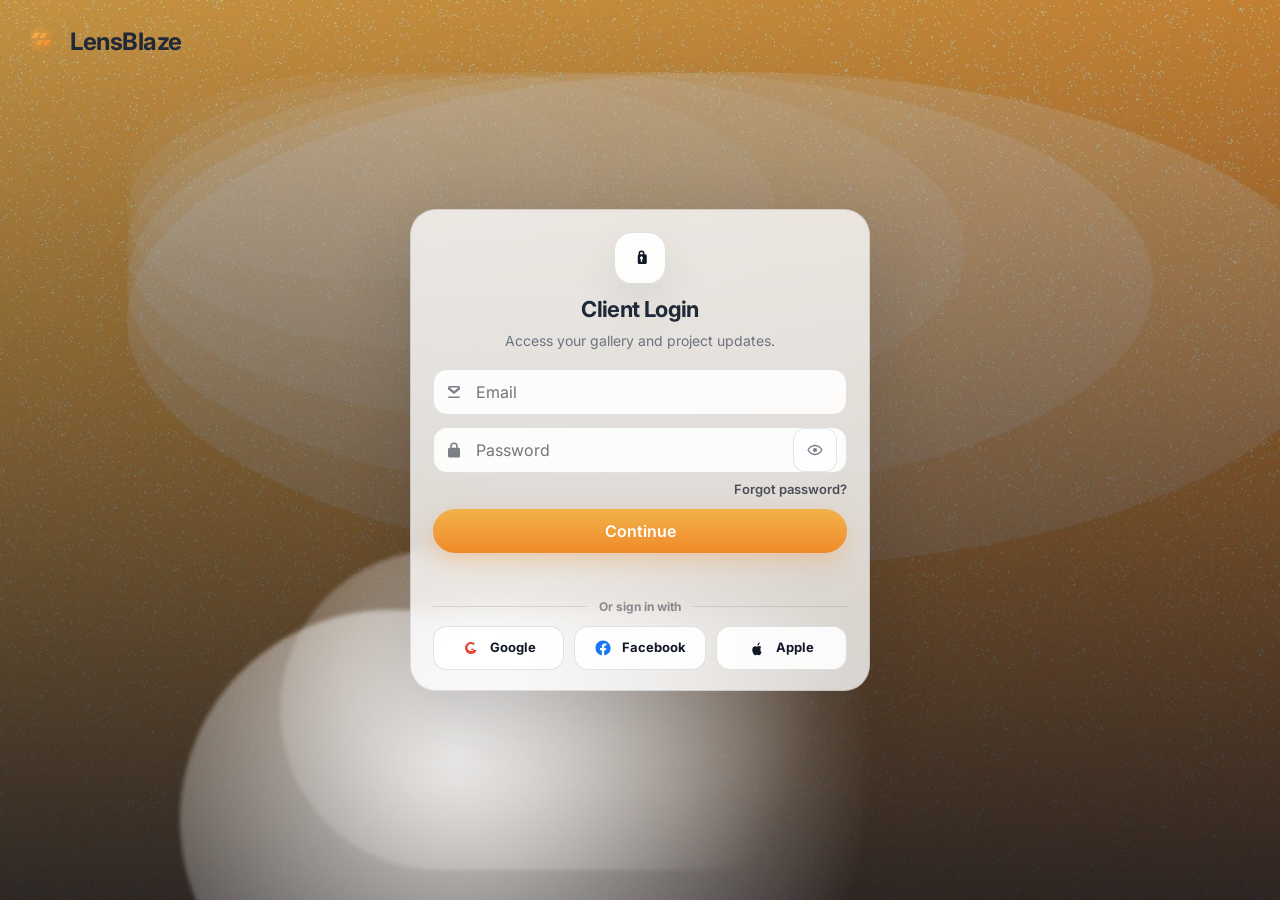
==== commit 91688353: "feat: rebrand login and workspace for client-facing perspective Update page titles, headings, and UI" ====
--- a/login.html
+++ b/login.html
@@ -3,14 +3,8 @@
   <head>
     <meta charset="utf-8" />
     <meta name="viewport" content="width=device-width, initial-scale=1" />
-    <title>LensBlaze - Log in</title>
-    <link rel="preconnect" href="https://fonts.googleapis.com" />
-    <link rel="preconnect" href="https://fonts.gstatic.com" crossorigin />
-    <link
-      href="https://fonts.googleapis.com/css2?family=Inter:wght@400;500;600;700&display=swap"
-      rel="stylesheet"
-    />
-    <link rel="stylesheet" href="./styles.css?v=20260401-2" />
+    <title>LensBlaze - Client Login</title>
+    <link rel="stylesheet" href="./styles.css?v=20260401-3" />
   </head>
   <body class="auth-body">
     <main class="auth-shell" role="main">
@@ -30,7 +24,8 @@
             />
           </svg>
         </span>
-        <span class="brand__name">LensBlaze</span>
+        <span class="brand__name brand__name--full">LensBlaze</span>
+        <span class="brand__name brand__name--short" aria-hidden="true">LB</span>
       </a>
 
       <section class="auth-card" aria-label="Login">
@@ -43,8 +38,8 @@
           </svg>
         </div>
 
-        <h1 class="auth-card__title">Sign in with email</h1>
-        <p class="auth-card__subtitle">Access your LensBlaze workspace.</p>
+        <h1 class="auth-card__title">Client Login</h1>
+        <p class="auth-card__subtitle">Access your gallery and project updates.</p>
 
         <form class="auth-form" id="form-login-page">
           <label class="auth-field">
@@ -93,7 +88,7 @@
             <a class="auth-link" href="mailto:support@lensblaze.com">Forgot password?</a>
           </div>
 
-          <button class="btn btn--primary auth-submit" type="submit">Get Started</button>
+          <button class="btn btn--primary auth-submit" type="submit">Continue</button>
           <div class="form__status" aria-live="polite"></div>
 
           <div class="auth-divider" aria-hidden="true">
@@ -136,6 +131,25 @@
       </section>
     </main>
 
+    <div class="modal" id="modal-provider" hidden>
+      <div class="modal__overlay" data-modal-close="provider" tabindex="-1"></div>
+      <div class="modal__panel" role="dialog" aria-modal="true" aria-labelledby="provider-title">
+        <div class="modal__head">
+          <div class="modal__title" id="provider-title">Select an account</div>
+          <button class="modal__close" type="button" aria-label="Close" data-modal-close="provider">×</button>
+        </div>
+        <div class="form">
+          <div class="field__label" id="provider-subtitle">Choose the account you want to use.</div>
+          <div class="ws-links" id="provider-accounts" role="list"></div>
+          <div class="form__status" id="provider-status" aria-live="polite"></div>
+          <div class="workspace__head-actions">
+            <button class="btn btn--secondary" type="button" id="provider-cancel" data-modal-close="provider">Cancel</button>
+            <button class="btn btn--primary" type="button" id="provider-continue">Continue</button>
+          </div>
+        </div>
+      </div>
+    </div>
+
     <script src="./script.js"></script>
   </body>
 </html>
--- a/styles.css
+++ b/styles.css
@@ -12,6 +12,22 @@
   --pill-bg: #fdebd2;
 }
 
+@font-face {
+  font-family: Inter;
+  src: url("./assets/fonts/inter/Inter-Variable.ttf") format("truetype");
+  font-weight: 100 900;
+  font-style: normal;
+  font-display: swap;
+}
+
+@font-face {
+  font-family: Inter;
+  src: url("./assets/fonts/inter/Inter-VariableItalic.ttf") format("truetype");
+  font-weight: 100 900;
+  font-style: italic;
+  font-display: swap;
+}
+
 *,
 *::before,
 *::after {
@@ -69,10 +85,28 @@
   gap: 12px;
 }
 
+.brand__mark svg {
+  width: clamp(26px, 4vw, 34px);
+  height: clamp(26px, 4vw, 34px);
+}
+
 .brand__name {
-  font-size: 24px;
+  font-size: clamp(18px, 2.2vw, 24px);
   font-weight: 700;
   letter-spacing: -0.02em;
+}
+
+.brand__name--short {
+  display: none;
+}
+
+@media (max-width: 420px) {
+  .brand__name--full {
+    display: none;
+  }
+  .brand__name--short {
+    display: inline;
+  }
 }
 
 .nav {
@@ -99,6 +133,9 @@
   font-weight: 500;
   color: #374151;
   cursor: pointer;
+  display: inline-flex;
+  align-items: center;
+  min-height: 44px;
   padding: 10px 6px;
   border-radius: 10px;
 }
@@ -126,20 +163,79 @@
   box-shadow: var(--shadow-soft);
 }
 
+.nav__menu--right {
+  left: auto;
+  right: 0;
+}
+
 .nav__dropdown.is-open .nav__menu {
   display: block;
 }
 
 .nav__link {
-  display: block;
+  display: flex;
+  align-items: center;
   padding: 10px 10px;
+  min-height: 44px;
   border-radius: 10px;
   font-weight: 500;
   color: #374151;
 }
 
+.nav__link--btn {
+  width: 100%;
+  border: 0;
+  background: transparent;
+  text-align: left;
+  font: inherit;
+  cursor: pointer;
+}
+
 .nav__link:hover {
   background: rgba(242, 178, 74, 0.14);
+}
+
+.nav__dropdown--profile {
+  position: relative;
+}
+
+.nav__trigger--profile {
+  display: inline-flex;
+  align-items: center;
+  gap: 10px;
+  padding: 10px 10px;
+  border-radius: 999px;
+  border: 1px solid var(--line);
+  background: #fff;
+  box-shadow: 0 10px 22px rgba(17, 24, 39, 0.06);
+  line-height: 1;
+}
+
+.nav__avatar {
+  width: 28px;
+  height: 28px;
+  border-radius: 999px;
+  border: 1px solid rgba(17, 24, 39, 0.12);
+  background-color: rgba(17, 24, 39, 0.08);
+  background-image: linear-gradient(180deg, rgba(242, 178, 74, 0.55), rgba(240, 138, 42, 0.25)), url("./assets/photo-3.jpg");
+  background-size: cover;
+  background-position: center;
+  display: grid;
+  place-items: center;
+  color: rgba(17, 24, 39, 0.75);
+  font-weight: 900;
+  font-size: 12px;
+  overflow: hidden;
+}
+
+.nav__profile-label {
+  font-weight: 800;
+  font-size: 13px;
+  color: #111827;
+  max-width: 120px;
+  overflow: hidden;
+  text-overflow: ellipsis;
+  white-space: nowrap;
 }
 
 .topbar__actions {
@@ -154,9 +250,12 @@
 }
 
 .auth-body {
-  background: radial-gradient(1200px 700px at 55% -10%, rgba(90, 205, 255, 0.55), rgba(255, 255, 255, 0) 55%),
-    radial-gradient(900px 550px at 15% 0%, rgba(242, 178, 74, 0.22), rgba(255, 255, 255, 0) 55%),
-    linear-gradient(180deg, #bfe8ff 0%, #f2fbff 52%, #ffffff 100%);
+  background-color: #0b1220;
+  background-image: linear-gradient(180deg, rgba(11, 18, 32, 0.2), rgba(11, 18, 32, 0.85)),
+    radial-gradient(1200px 700px at 55% -10%, rgba(242, 178, 74, 0.22), rgba(11, 18, 32, 0) 55%),
+    url("./assets/photo-1.jpg");
+  background-size: cover;
+  background-position: center;
 }
 
 .auth-shell {
@@ -259,6 +358,10 @@
   color: rgba(17, 24, 39, 0.55);
 }
 
+.auth-field__icon svg {
+  display: block;
+}
+
 .auth-field__input {
   width: 100%;
   border: 1px solid rgba(17, 24, 39, 0.12);
@@ -274,13 +377,26 @@
   box-shadow: 0 0 0 4px rgba(242, 178, 74, 0.22);
 }
 
+.auth-field__input[aria-invalid="true"] {
+  border-color: rgba(220, 38, 38, 0.55);
+  box-shadow: 0 0 0 4px rgba(220, 38, 38, 0.16);
+}
+
+.auth-field__error {
+  margin-top: 6px;
+  color: #b91c1c;
+  font-size: 12px;
+  line-height: 1.6;
+  font-weight: 700;
+}
+
 .auth-field__toggle {
   position: absolute;
   right: 10px;
   top: 50%;
   transform: translateY(-50%);
-  width: 38px;
-  height: 38px;
+  width: 44px;
+  height: 44px;
   border-radius: 12px;
   border: 1px solid rgba(17, 24, 39, 0.1);
   background: rgba(255, 255, 255, 0.7);
@@ -288,6 +404,11 @@
   display: grid;
   place-items: center;
   color: rgba(17, 24, 39, 0.55);
+  line-height: 1;
+}
+
+.auth-field__toggle svg {
+  display: block;
 }
 
 .auth-row {
@@ -342,6 +463,7 @@
   width: 100%;
   border-radius: 14px;
   padding: 11px 12px;
+  min-height: 44px;
   border: 1px solid rgba(17, 24, 39, 0.12);
   background: rgba(255, 255, 255, 0.9);
   cursor: pointer;
@@ -349,6 +471,12 @@
   font-weight: 700;
   font-size: 13px;
   color: #111827;
+  line-height: 1.2;
+}
+
+.auth-social__btn svg {
+  display: block;
+  flex: 0 0 auto;
 }
 
 .auth-social__btn:hover {
@@ -366,6 +494,7 @@
   font-weight: 600;
   border-radius: 999px;
   padding: 12px 18px;
+  min-height: 44px;
   line-height: 1;
   white-space: nowrap;
 }
@@ -551,6 +680,64 @@
   gap: 14px;
 }
 
+.hero__gallery {
+  background: rgba(255, 255, 255, 0.92);
+  border: 1px solid rgba(17, 24, 39, 0.08);
+  border-radius: 22px;
+  overflow: hidden;
+  box-shadow: 0 18px 44px rgba(17, 24, 39, 0.1);
+  padding: 14px;
+  position: relative;
+  height: clamp(300px, 32vw, 440px);
+}
+
+.hero__photo {
+  margin: 0;
+  border-radius: 16px;
+  overflow: hidden;
+  background: rgba(17, 24, 39, 0.08);
+  box-shadow: 0 14px 30px rgba(17, 24, 39, 0.14);
+  position: absolute;
+  inset: auto;
+}
+
+.hero__photo--a {
+  left: 14px;
+  top: 14px;
+  width: calc(56% - 7px);
+  height: calc(100% - 28px);
+}
+
+.hero__photo--b {
+  right: 14px;
+  top: 14px;
+  width: calc(44% - 7px);
+  height: 34%;
+}
+
+.hero__photo--c {
+  right: 14px;
+  top: calc(14px + 34% + 10px);
+  width: calc(44% - 7px);
+  height: 46%;
+}
+
+.hero__photo--d {
+  left: calc(34px + 34%);
+  bottom: 14px;
+  width: 44%;
+  height: 32%;
+  transform: translateX(-8%);
+}
+
+.hero__img {
+  width: 100%;
+  height: 100%;
+  display: block;
+  object-fit: cover;
+  object-position: center;
+}
+
 .hero__mock {
   background: linear-gradient(180deg, rgba(242, 178, 74, 0.18), rgba(240, 138, 42, 0.08));
   border: 1px solid rgba(17, 24, 39, 0.08);
@@ -583,30 +770,29 @@
 
 .hero__thumb {
   border-radius: 16px;
-  background-size: cover;
-  background-position: center;
+  width: 100%;
   height: 120px;
+  object-fit: cover;
+  object-position: center;
+  background-image: none;
+  background-color: rgba(17, 24, 39, 0.08);
   box-shadow: 0 14px 30px rgba(17, 24, 39, 0.14);
 }
 
 .hero__thumb--one {
-  background-image: radial-gradient(circle at 30% 35%, rgba(255, 255, 255, 0.65), rgba(255, 255, 255, 0) 55%),
-    linear-gradient(135deg, rgba(242, 178, 74, 0.9), rgba(240, 138, 42, 0.7));
+  background-image: none;
 }
 
 .hero__thumb--two {
-  background-image: radial-gradient(circle at 70% 30%, rgba(255, 255, 255, 0.7), rgba(255, 255, 255, 0) 55%),
-    linear-gradient(135deg, rgba(90, 205, 255, 0.9), rgba(59, 130, 246, 0.65));
+  background-image: none;
 }
 
 .hero__thumb--three {
-  background-image: radial-gradient(circle at 70% 35%, rgba(255, 255, 255, 0.62), rgba(255, 255, 255, 0) 55%),
-    linear-gradient(135deg, rgba(16, 185, 129, 0.85), rgba(20, 184, 166, 0.7));
+  background-image: none;
 }
 
 .hero__thumb--four {
-  background-image: radial-gradient(circle at 28% 30%, rgba(255, 255, 255, 0.62), rgba(255, 255, 255, 0) 55%),
-    linear-gradient(135deg, rgba(99, 102, 241, 0.85), rgba(236, 72, 153, 0.65));
+  background-image: none;
 }
 
 .hero__stats {
@@ -655,6 +841,331 @@
   max-width: 68ch;
   color: var(--muted);
   line-height: 1.7;
+}
+
+.workspace {
+  background: #fff;
+  border: 1px solid var(--line);
+  border-radius: 28px;
+  box-shadow: var(--shadow-soft);
+  padding: 26px;
+}
+
+.workspace__head {
+  display: flex;
+  align-items: flex-start;
+  justify-content: space-between;
+  gap: 16px;
+  padding-bottom: 18px;
+  border-bottom: 1px solid var(--line);
+}
+
+.workspace__title {
+  margin: 0;
+  font-size: 22px;
+  letter-spacing: -0.03em;
+}
+
+.workspace__subtitle {
+  margin: 8px 0 0;
+  color: var(--muted);
+  line-height: 1.7;
+  font-size: 14px;
+}
+
+.workspace__head-actions {
+  display: flex;
+  gap: 10px;
+  flex-wrap: wrap;
+  justify-content: flex-end;
+}
+
+.workspace__layout {
+  display: grid;
+  grid-template-columns: 220px minmax(0, 1fr) 360px;
+  gap: 16px;
+  padding-top: 18px;
+  align-items: start;
+}
+
+.workspace__nav {
+  position: sticky;
+  top: 108px;
+  display: grid;
+  gap: 8px;
+  padding: 12px;
+  border: 1px solid var(--line);
+  border-radius: 18px;
+  background: rgba(255, 255, 255, 0.9);
+  box-shadow: 0 12px 30px rgba(17, 24, 39, 0.06);
+}
+
+.ws-nav__item {
+  appearance: none;
+  text-align: left;
+  border: 1px solid rgba(17, 24, 39, 0.1);
+  background: rgba(255, 255, 255, 0.9);
+  padding: 10px 12px;
+  min-height: 44px;
+  border-radius: 14px;
+  cursor: pointer;
+  font: inherit;
+  font-weight: 700;
+  color: #111827;
+}
+
+.ws-nav__item.is-active {
+  border-color: rgba(240, 138, 42, 0.28);
+  box-shadow: 0 0 0 4px rgba(242, 178, 74, 0.18);
+}
+
+.workspace__main {
+  border: 1px solid var(--line);
+  border-radius: 18px;
+  background: rgba(255, 255, 255, 0.92);
+  box-shadow: 0 12px 30px rgba(17, 24, 39, 0.06);
+  padding: 16px;
+  min-height: 520px;
+}
+
+.ws-panel {
+  display: none;
+}
+
+.ws-panel.is-active {
+  display: block;
+}
+
+.ws-panel__title {
+  font-weight: 900;
+  letter-spacing: -0.02em;
+  font-size: 14px;
+  text-transform: uppercase;
+  color: rgba(17, 24, 39, 0.72);
+  margin-bottom: 12px;
+}
+
+.ws-grid {
+  display: grid;
+  grid-template-columns: repeat(2, minmax(0, 1fr));
+  gap: 12px;
+}
+
+.ws-field {
+  display: grid;
+  gap: 8px;
+}
+
+.ws-field--full {
+  grid-column: 1 / -1;
+}
+
+.ws-field__label {
+  font-weight: 800;
+  font-size: 13px;
+  color: #111827;
+}
+
+.ws-field__hint {
+  color: rgba(17, 24, 39, 0.55);
+  font-size: 12px;
+  line-height: 1.6;
+}
+
+.ws-field__input {
+  width: 100%;
+  border: 1px solid rgba(17, 24, 39, 0.14);
+  border-radius: 14px;
+  padding: 12px 12px;
+  font: inherit;
+  outline: none;
+  background: #fff;
+}
+
+.ws-field__input:focus {
+  border-color: rgba(240, 138, 42, 0.55);
+  box-shadow: 0 0 0 4px rgba(242, 178, 74, 0.18);
+}
+
+.ws-field__textarea {
+  resize: vertical;
+}
+
+.ws-field__color {
+  height: 46px;
+  padding: 6px 8px;
+}
+
+.ws-toggle {
+  width: 100%;
+  border: 1px solid rgba(17, 24, 39, 0.14);
+  border-radius: 14px;
+  padding: 12px 12px;
+  min-height: 44px;
+  background: #fff;
+  cursor: pointer;
+  font-weight: 800;
+}
+
+.ws-choice {
+  display: flex;
+  flex-wrap: wrap;
+  gap: 8px;
+}
+
+.ws-pill {
+  appearance: none;
+  border: 1px solid rgba(17, 24, 39, 0.14);
+  background: rgba(255, 255, 255, 0.9);
+  color: #111827;
+  font-weight: 800;
+  font-size: 12px;
+  padding: 10px 14px;
+  min-height: 44px;
+  border-radius: 999px;
+  cursor: pointer;
+}
+
+.ws-pill.is-active {
+  border-color: rgba(240, 138, 42, 0.32);
+  background: rgba(242, 178, 74, 0.18);
+}
+
+.ws-links {
+  display: grid;
+  gap: 10px;
+}
+
+.ws-link {
+  appearance: none;
+  display: grid;
+  grid-template-columns: 28px 1fr auto;
+  align-items: center;
+  gap: 10px;
+  padding: 10px 12px;
+  border-radius: 16px;
+  border: 1px solid rgba(17, 24, 39, 0.1);
+  background: rgba(255, 255, 255, 0.92);
+  text-align: left;
+  cursor: pointer;
+  font: inherit;
+}
+
+.ws-link[draggable="true"] {
+  cursor: grab;
+}
+
+.ws-link__drag {
+  width: 28px;
+  height: 28px;
+  border-radius: 10px;
+  border: 1px solid rgba(17, 24, 39, 0.1);
+  background: rgba(243, 244, 246, 1);
+  display: grid;
+  place-items: center;
+  font-weight: 900;
+  color: rgba(17, 24, 39, 0.55);
+}
+
+.ws-link__title {
+  font-weight: 800;
+  color: #111827;
+  line-height: 1.2;
+}
+
+.ws-link__url {
+  color: rgba(17, 24, 39, 0.55);
+  font-size: 12px;
+  margin-top: 2px;
+  overflow: hidden;
+  text-overflow: ellipsis;
+  white-space: nowrap;
+}
+
+.ws-link__meta {
+  display: grid;
+}
+
+.ws-link__actions {
+  display: flex;
+  gap: 8px;
+}
+
+.ws-link__btn {
+  width: 44px;
+  height: 44px;
+  border-radius: 12px;
+  border: 1px solid rgba(17, 24, 39, 0.12);
+  background: #fff;
+  cursor: pointer;
+  font-weight: 900;
+  color: rgba(17, 24, 39, 0.7);
+  display: grid;
+  place-items: center;
+  line-height: 1;
+}
+
+.ws-link__btn svg {
+  display: block;
+}
+
+.ws-add {
+  display: grid;
+  grid-template-columns: 1fr 1.2fr auto;
+  gap: 10px;
+}
+
+.ws-empty {
+  color: rgba(17, 24, 39, 0.6);
+  line-height: 1.7;
+  background: rgba(243, 244, 246, 0.8);
+  border: 1px dashed rgba(17, 24, 39, 0.18);
+  border-radius: 16px;
+  padding: 16px;
+}
+
+.workspace__preview {
+  position: sticky;
+  top: 108px;
+  border: 1px solid var(--line);
+  border-radius: 18px;
+  background: rgba(255, 255, 255, 0.92);
+  box-shadow: 0 12px 30px rgba(17, 24, 39, 0.06);
+  padding: 12px;
+  max-height: calc(100vh - 128px);
+  overflow: auto;
+  transition: top 140ms ease;
+}
+
+.ws-preview__head {
+  display: flex;
+  justify-content: space-between;
+  align-items: baseline;
+  gap: 12px;
+  padding: 6px 6px 12px;
+}
+
+.ws-preview__title {
+  font-weight: 900;
+  letter-spacing: -0.02em;
+  font-size: 13px;
+}
+
+.ws-preview__url {
+  color: rgba(17, 24, 39, 0.55);
+  font-size: 12px;
+  text-align: right;
+  overflow: hidden;
+  text-overflow: ellipsis;
+  white-space: nowrap;
+}
+
+.template-preview--live {
+  padding: 10px;
+}
+
+.template-preview--live .tp {
+  max-height: none;
 }
 
 .bio {
@@ -728,6 +1239,7 @@
   font-weight: 700;
   font-size: 12px;
   padding: 8px 12px;
+  min-height: 44px;
   border-radius: 999px;
   cursor: pointer;
   transition: transform 140ms ease, background 140ms ease, border-color 140ms ease;
@@ -763,6 +1275,7 @@
   --tp-radius: 18px;
   --tp-gap: 10px;
   --tp-max-h: 420px;
+  --tp-link-radius: 999px;
   background: var(--tp-bg);
   color: var(--tp-text);
   border-radius: 16px;
@@ -816,7 +1329,7 @@
   color: var(--tp-text);
   background: var(--tp-surface);
   border: 1px solid rgba(17, 24, 39, 0.12);
-  border-radius: 999px;
+  border-radius: var(--tp-link-radius);
   padding: 10px 12px;
   font-weight: 800;
   font-size: 12px;
@@ -826,6 +1339,28 @@
 .tp__link--primary {
   background: linear-gradient(180deg, var(--tp-accent-2), var(--tp-accent));
   border-color: rgba(240, 138, 42, 0.3);
+}
+
+.tp[data-btn="outline"] .tp__link {
+  background: transparent;
+  border-color: rgba(17, 24, 39, 0.22);
+}
+
+.tp[data-btn="outline"] .tp__link--primary {
+  background: transparent;
+  border-color: rgba(240, 138, 42, 0.55);
+  color: var(--tp-text);
+}
+
+.tp[data-btn="ghost"] .tp__link {
+  background: transparent;
+  border-color: transparent;
+}
+
+.tp[data-btn="ghost"] .tp__link--primary {
+  background: transparent;
+  border-color: transparent;
+  color: var(--tp-accent);
 }
 
 .tp__module {
@@ -1004,6 +1539,9 @@
 }
 
 @media (max-width: 520px) {
+  .hero__stats {
+    grid-template-columns: 1fr;
+  }
   .template-preview[data-template="grid"] .tp__grid {
     grid-template-columns: repeat(2, minmax(0, 1fr));
   }
@@ -1245,6 +1783,10 @@
   border: 1px solid rgba(240, 138, 42, 0.18);
 }
 
+.experience__icon svg {
+  display: block;
+}
+
 .experience__title {
   font-weight: 900;
   letter-spacing: -0.02em;
@@ -1290,6 +1832,10 @@
   color: #b45309;
   background: rgba(242, 178, 74, 0.18);
   border: 1px solid rgba(240, 138, 42, 0.18);
+}
+
+.feature__icon svg {
+  display: block;
 }
 
 .feature__title {
@@ -1360,11 +1906,23 @@
 }
 
 .cta {
-  background: linear-gradient(180deg, rgba(242, 178, 74, 0.22), rgba(240, 138, 42, 0.12));
+  background: rgba(255, 255, 255, 0.7);
   border: 1px solid rgba(17, 24, 39, 0.08);
   border-radius: 28px;
   box-shadow: 0 18px 44px rgba(17, 24, 39, 0.08);
   padding: 30px;
+  position: relative;
+  overflow: hidden;
+}
+
+.cta__bg {
+  position: absolute;
+  inset: 0;
+  width: 100%;
+  height: 100%;
+  object-fit: cover;
+  opacity: 0.26;
+  transform: scale(1.02);
 }
 
 .cta__inner {
@@ -1372,6 +1930,7 @@
   gap: 12px;
   justify-items: center;
   text-align: center;
+  position: relative;
 }
 
 .cta__title {
@@ -1394,12 +1953,253 @@
   margin-top: 4px;
 }
 
+.footer {
+  margin-top: 18px;
+  background: rgba(255, 255, 255, 0.82);
+  border: 1px solid var(--line);
+  border-radius: 28px;
+  box-shadow: 0 18px 44px rgba(17, 24, 39, 0.06);
+  padding: 28px;
+  overflow: hidden;
+  position: relative;
+}
+
+.footer__bg {
+  position: absolute;
+  inset: 0;
+  width: 100%;
+  height: 100%;
+  object-fit: cover;
+  opacity: 0.18;
+  transform: scale(1.02);
+}
+
+.footer__grid {
+  display: grid;
+  grid-template-columns: 1.7fr repeat(4, minmax(140px, 1fr));
+  gap: 18px;
+  align-items: start;
+  position: relative;
+}
+
+.footer__brand {
+  display: grid;
+  gap: 10px;
+  padding-right: 6px;
+}
+
+.footer__name {
+  font-weight: 900;
+  letter-spacing: -0.03em;
+  font-size: 18px;
+}
+
+.footer__text {
+  margin: 0;
+  color: var(--muted);
+  line-height: 1.7;
+  font-size: 14px;
+}
+
+.footer__col {
+  display: grid;
+  gap: 10px;
+  align-content: start;
+}
+
+.footer__title {
+  font-weight: 900;
+  color: #111827;
+  font-size: 13px;
+  letter-spacing: -0.01em;
+}
+
+.footer__link {
+  display: inline-flex;
+  width: fit-content;
+  font-weight: 700;
+  color: rgba(17, 24, 39, 0.72);
+  font-size: 13px;
+  padding: 6px 8px;
+  border-radius: 10px;
+}
+
+.footer__link:hover {
+  background: rgba(242, 178, 74, 0.14);
+  color: #111827;
+}
+
+.footer__cta {
+  margin-top: 20px;
+  border-top: 1px solid var(--line);
+  padding-top: 18px;
+  display: flex;
+  align-items: center;
+  justify-content: space-between;
+  gap: 16px;
+  flex-wrap: wrap;
+  position: relative;
+}
+
+.footer__cta-title {
+  font-weight: 900;
+  letter-spacing: -0.02em;
+  font-size: 14px;
+}
+
+.footer__cta-text {
+  margin-top: 4px;
+  color: var(--muted);
+  font-size: 13px;
+  line-height: 1.7;
+}
+
+.footer__bottom {
+  margin-top: 18px;
+  padding-top: 14px;
+  border-top: 1px solid var(--line);
+  display: flex;
+  align-items: baseline;
+  justify-content: space-between;
+  gap: 12px;
+  flex-wrap: wrap;
+  color: rgba(17, 24, 39, 0.62);
+  font-size: 12px;
+  line-height: 1.6;
+  font-weight: 700;
+  position: relative;
+}
+
+.footer__by {
+  color: rgba(17, 24, 39, 0.62);
+  max-width: 720px;
+}
+
 html {
   scroll-behavior: smooth;
 }
 
 .anchor {
   scroll-margin-top: 92px;
+}
+
+.links-page .content {
+  display: grid;
+  gap: 18px;
+}
+
+.links-nav {
+  display: flex;
+  flex-wrap: wrap;
+  gap: 10px;
+  align-items: center;
+}
+
+.links-page .section__header {
+  text-align: left;
+  justify-items: start;
+}
+
+.links-page .section__title {
+  font-size: 28px;
+}
+
+.links-page .section__subtitle {
+  max-width: 88ch;
+}
+
+.links-page .section {
+  max-width: 1100px;
+  margin-left: auto;
+  margin-right: auto;
+}
+
+.links-page .page {
+  background: radial-gradient(900px 600px at 12% -10%, rgba(242, 178, 74, 0.18), rgba(255, 255, 255, 0) 55%),
+    radial-gradient(1000px 700px at 88% -20%, rgba(90, 205, 255, 0.16), rgba(255, 255, 255, 0) 55%),
+    linear-gradient(180deg, rgba(255, 255, 255, 0.82), rgba(255, 255, 255, 1));
+  border-radius: 32px;
+  border: 1px solid rgba(17, 24, 39, 0.06);
+}
+
+.links-page .section--contrast {
+  background: rgba(255, 255, 255, 0.78);
+  backdrop-filter: blur(10px);
+}
+
+.links-page #terms.section--contrast,
+.links-page #privacy.section--contrast {
+  border-radius: 30px;
+  border: 1px solid rgba(17, 24, 39, 0.1);
+  box-shadow: 0 22px 64px rgba(17, 24, 39, 0.08);
+}
+
+.legal {
+  display: grid;
+  gap: 16px;
+  margin-top: 14px;
+}
+
+.legal__block {
+  border: 1px solid rgba(17, 24, 39, 0.1);
+  background: rgba(255, 255, 255, 0.92);
+  border-radius: 18px;
+  padding: 16px 16px 14px;
+  box-shadow: 0 14px 40px rgba(17, 24, 39, 0.06);
+  position: relative;
+}
+
+.legal__block::before {
+  content: "";
+  position: absolute;
+  left: 14px;
+  top: 14px;
+  bottom: 14px;
+  width: 3px;
+  border-radius: 999px;
+  background: linear-gradient(180deg, rgba(242, 178, 74, 0.9), rgba(240, 138, 42, 0.6));
+  opacity: 0.85;
+}
+
+.legal__h {
+  margin: 0 0 10px;
+  padding-left: 12px;
+  font-size: 15px;
+  font-weight: 900;
+  letter-spacing: -0.02em;
+  color: #111827;
+}
+
+.legal__p {
+  margin: 0;
+  padding-left: 12px;
+  color: rgba(17, 24, 39, 0.76);
+  line-height: 1.8;
+  font-size: 14px;
+}
+
+.links-page #terms .section__subtitle,
+.links-page #privacy .section__subtitle {
+  font-weight: 700;
+  color: rgba(17, 24, 39, 0.58);
+}
+
+@media (max-width: 720px) {
+  .links-page .page {
+    border-radius: 26px;
+  }
+  .legal__block {
+    padding: 14px 14px 12px;
+  }
+  .legal__block::before {
+    left: 12px;
+    top: 12px;
+    bottom: 12px;
+  }
+  .legal__h,
+  .legal__p {
+    padding-left: 10px;
+  }
 }
 
 .solution-grid {
@@ -1546,13 +2346,17 @@
   z-index: 80;
   display: grid;
   place-items: center;
+  opacity: 0;
+  transition: opacity 260ms ease;
 }
 
 .modal__overlay {
   position: absolute;
   inset: 0;
   background: rgba(17, 24, 39, 0.55);
-  backdrop-filter: blur(4px);
+  backdrop-filter: blur(8px);
+  opacity: 0;
+  transition: opacity 260ms ease;
 }
 
 .modal__panel {
@@ -1563,8 +2367,66 @@
   border-radius: 22px;
   box-shadow: 0 28px 80px rgba(17, 24, 39, 0.28);
   padding: 16px;
-}
-
+  transform: translateY(10px) scale(0.98);
+  opacity: 0;
+  transition: transform 260ms ease, opacity 260ms ease, width 260ms ease, height 260ms ease;
+  max-height: calc(100vh - 28px);
+  overflow: auto;
+}
+
+.modal.is-open {
+  opacity: 1;
+}
+
+.modal.is-open .modal__overlay {
+  opacity: 1;
+}
+
+.modal.is-open .modal__panel {
+  opacity: 1;
+  transform: translateY(0) scale(1);
+}
+
+.modal--support .modal__panel {
+  width: var(--support-w, 50vw);
+  height: var(--support-h, 50vh);
+  max-width: calc(100vw - 28px);
+  max-height: calc(100vh - 28px);
+  min-width: 320px;
+  min-height: 320px;
+  display: flex;
+  flex-direction: column;
+}
+
+.modal--support .form {
+  flex: 1;
+  min-height: 0;
+  overflow: auto;
+  font-size: 14px;
+}
+
+@media (max-width: 767px) {
+  .modal--support .modal__panel {
+    width: 50vw;
+    height: 50vh;
+    min-width: 280px;
+    min-height: 260px;
+  }
+}
+
+@media (min-width: 768px) and (max-width: 1024px) {
+  .modal--support .modal__panel {
+    width: 50vw;
+    height: 50vh;
+  }
+}
+
+@media (min-width: 1025px) {
+  .modal--support .modal__panel {
+    width: 50vw;
+    height: 50vh;
+  }
+}
 .modal__head {
   display: flex;
   align-items: center;
@@ -1580,15 +2442,17 @@
 }
 
 .modal__close {
-  width: 40px;
-  height: 40px;
-  border-radius: 12px;
+  width: 44px;
+  height: 44px;
+  border-radius: 14px;
   border: 1px solid var(--line);
   background: #fff;
   cursor: pointer;
   font-size: 20px;
   line-height: 1;
   color: #111827;
+  display: grid;
+  place-items: center;
 }
 
 .form {
@@ -1623,6 +2487,30 @@
   box-shadow: 0 0 0 4px rgba(242, 178, 74, 0.22);
 }
 
+.field__input[aria-invalid="true"] {
+  border-color: rgba(220, 38, 38, 0.55);
+  box-shadow: 0 0 0 4px rgba(220, 38, 38, 0.16);
+}
+
+.field__error {
+  color: #b91c1c;
+  font-size: 12px;
+  line-height: 1.6;
+  font-weight: 700;
+}
+
+.ws-field__input[aria-invalid="true"] {
+  border-color: rgba(220, 38, 38, 0.55);
+  box-shadow: 0 0 0 4px rgba(220, 38, 38, 0.16);
+}
+
+.ws-field__error {
+  color: #b91c1c;
+  font-size: 12px;
+  line-height: 1.6;
+  font-weight: 700;
+}
+
 .field__textarea {
   resize: vertical;
 }
@@ -1692,15 +2580,15 @@
 }
 
 .card__image--one {
-  background-image: url("https://images.unsplash.com/photo-1515879218367-8466d910aaa4?auto=format&fit=crop&w=1200&q=80");
+  background-image: url("./assets/photo-2.jpg");
 }
 
 .card__image--two {
-  background-image: url("https://images.unsplash.com/photo-1521737852567-6949f3f9f2b5?auto=format&fit=crop&w=1200&q=80");
+  background-image: url("./assets/photo-3.jpg");
 }
 
 .card__image--three {
-  background-image: url("https://images.unsplash.com/photo-1520607162513-77705c0f0d4a?auto=format&fit=crop&w=1200&q=80");
+  background-image: url("./assets/photo-4.jpg");
 }
 
 .card__body {
@@ -1752,25 +2640,50 @@
   border-radius: 999px;
   border: 0;
   cursor: pointer;
-  background: linear-gradient(180deg, var(--accent), var(--accent-2));
+  background-color: rgba(17, 24, 39, 0.12);
+  background-image: linear-gradient(180deg, rgba(242, 178, 74, 0.8), rgba(240, 138, 42, 0.4)), url("./assets/photo-4.jpg");
+  background-size: cover;
+  background-position: center;
   box-shadow: 0 16px 34px rgba(240, 138, 42, 0.35);
 }
 
 .chat__bubble {
-  width: 40px;
-  height: 40px;
+  width: 44px;
+  height: 44px;
   background: #fff;
   border-radius: 999px;
   display: grid;
   place-items: center;
   margin: 0 auto;
   color: #f59e0b;
+  line-height: 1;
+}
+
+.chat__bubble svg {
+  display: block;
 }
 
 @media (max-width: 1100px) {
   .feature-grid {
     grid-template-columns: repeat(2, minmax(0, 1fr));
   }
+  .workspace__layout {
+    grid-template-columns: 1fr;
+  }
+  .workspace__nav {
+    position: static;
+    grid-auto-flow: column;
+    grid-template-columns: repeat(3, minmax(0, 1fr));
+  }
+  .workspace__preview {
+    position: static;
+  }
+  .ws-grid {
+    grid-template-columns: 1fr;
+  }
+  .ws-add {
+    grid-template-columns: 1fr;
+  }
   .bio__grid {
     grid-template-columns: 1fr;
   }
@@ -1803,6 +2716,12 @@
   }
   .page {
     padding: 28px 20px 90px;
+  }
+  .footer__grid {
+    grid-template-columns: 1fr 1fr;
+  }
+  .footer__brand {
+    grid-column: 1 / -1;
   }
   .solution-grid {
     grid-template-columns: 1fr;
@@ -1825,8 +2744,38 @@
 }
 
 @media (max-width: 720px) {
+  .topbar__inner {
+    height: auto;
+    flex-wrap: wrap;
+    padding: 12px 16px;
+    align-items: center;
+  }
+  .topbar__actions {
+    width: 100%;
+    justify-content: flex-start;
+    flex-wrap: wrap;
+  }
+  .nav__trigger--profile {
+    max-width: 100%;
+  }
+  .nav__profile-label {
+    max-width: 160px;
+  }
   .auth-brand {
     left: 16px;
+  }
+  .workspace {
+    padding: 18px;
+  }
+  .workspace__head {
+    flex-direction: column;
+    align-items: stretch;
+  }
+  .workspace__head-actions {
+    justify-content: flex-start;
+  }
+  .workspace__nav {
+    grid-template-columns: repeat(2, minmax(0, 1fr));
   }
   .auth-social {
     grid-template-columns: 1fr;
@@ -1835,6 +2784,33 @@
     grid-template-columns: 1fr;
     padding: 22px;
   }
+  .hero__gallery {
+    display: grid;
+    grid-template-columns: 1fr 1fr;
+    grid-template-areas:
+      "a b"
+      "c d";
+    gap: 10px;
+    height: auto;
+  }
+  .hero__photo {
+    position: static;
+    width: auto;
+    height: auto;
+    transform: none;
+  }
+  .hero__photo--a {
+    aspect-ratio: 4 / 5;
+  }
+  .hero__photo--b {
+    aspect-ratio: 4 / 5;
+  }
+  .hero__photo--c {
+    aspect-ratio: 4 / 5;
+  }
+  .hero__photo--d {
+    aspect-ratio: 4 / 5;
+  }
   .hero__title {
     font-size: 34px;
   }
@@ -1844,13 +2820,52 @@
   .grid {
     grid-template-columns: 1fr;
   }
-  .topbar__inner {
-    padding: 0 16px;
-  }
   .page {
     padding: 24px 16px 64px;
   }
+  .footer {
+    padding: 20px;
+  }
+  .footer__grid {
+    grid-template-columns: 1fr;
+  }
+  .footer__brand {
+    grid-column: auto;
+  }
   .btn--search {
     width: 130px;
   }
 }
+
+@media (max-width: 420px) {
+  .hero__gallery {
+    display: grid;
+    grid-template-columns: 1fr;
+    grid-template-areas:
+      "a"
+      "b"
+      "c"
+      "d";
+    gap: 10px;
+    height: auto;
+  }
+  .hero__photo {
+    position: static;
+    width: auto;
+    height: auto;
+    transform: none;
+  }
+  .hero__photo--a,
+  .hero__photo--b,
+  .hero__photo--c,
+  .hero__photo--d {
+    aspect-ratio: 16 / 10;
+  }
+  .hero__actions {
+    flex-direction: column;
+    align-items: stretch;
+  }
+  .hero__actions .btn {
+    width: 100%;
+  }
+}
